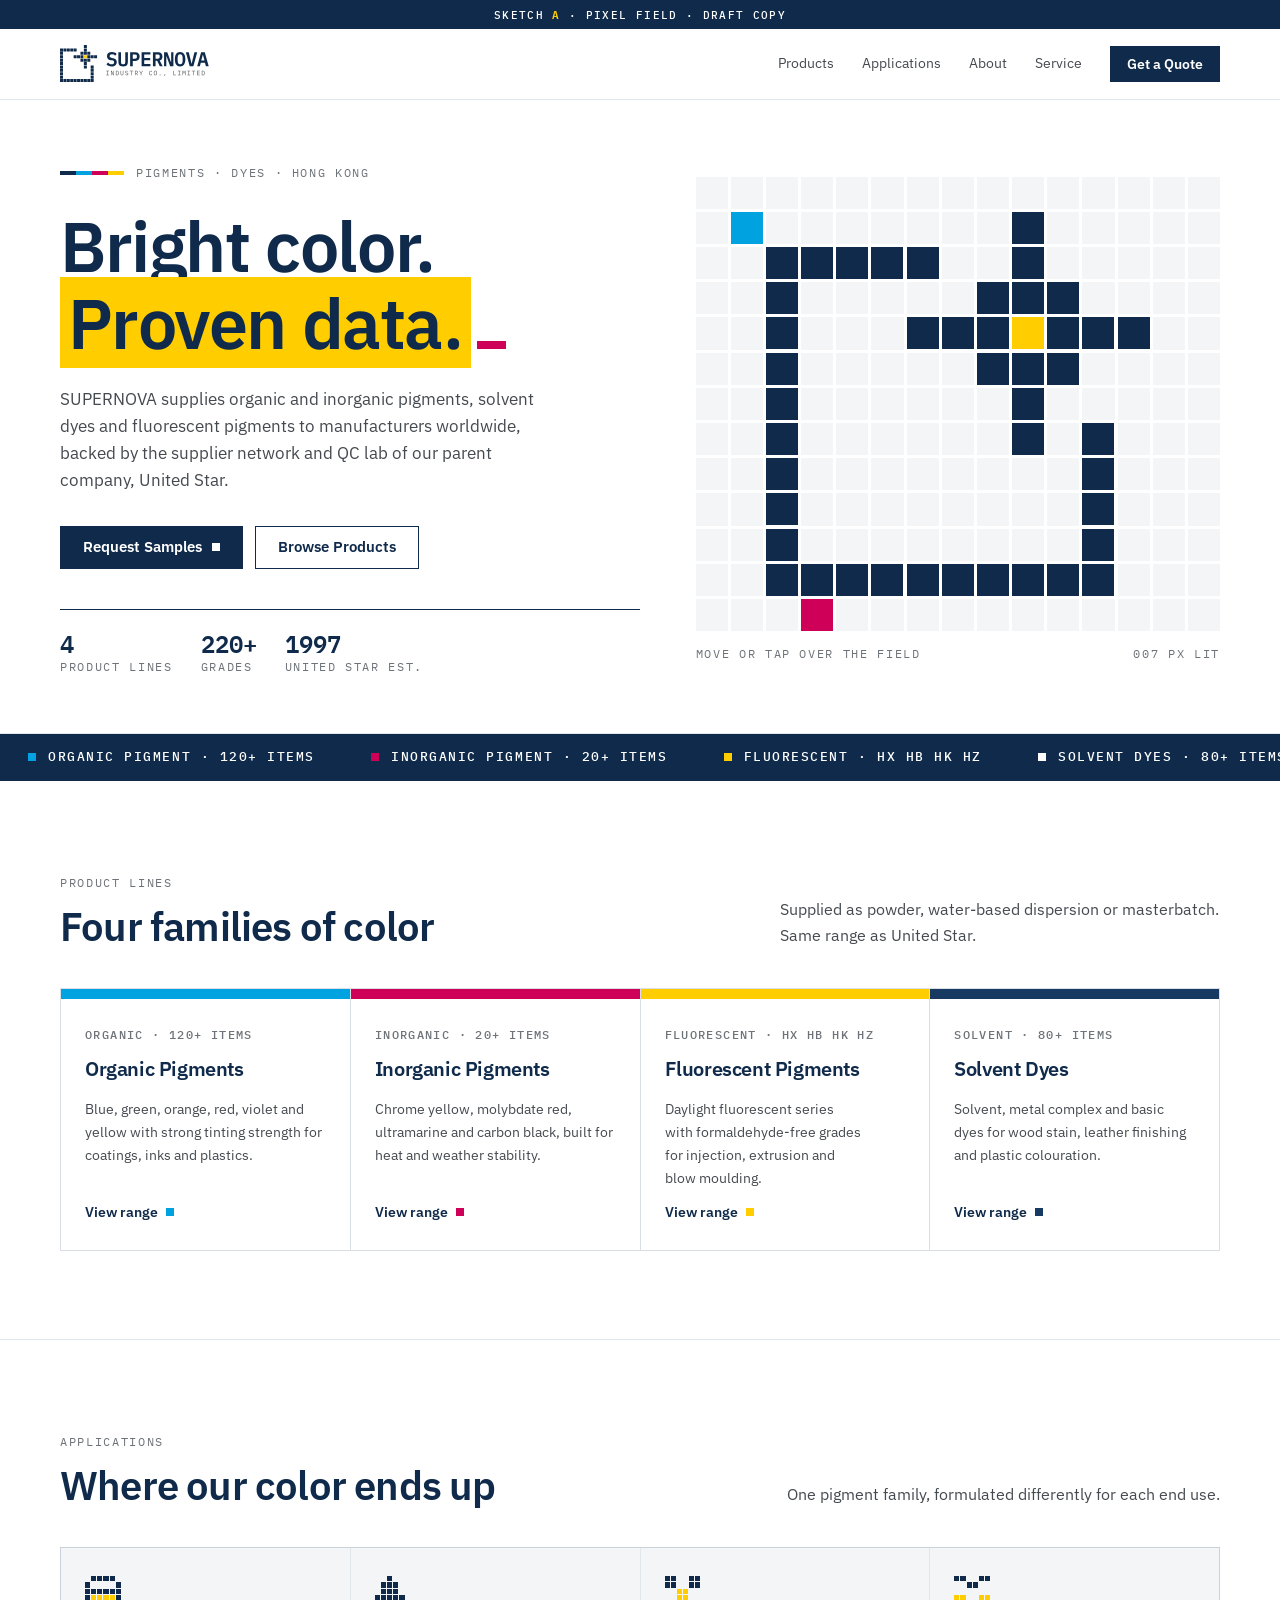
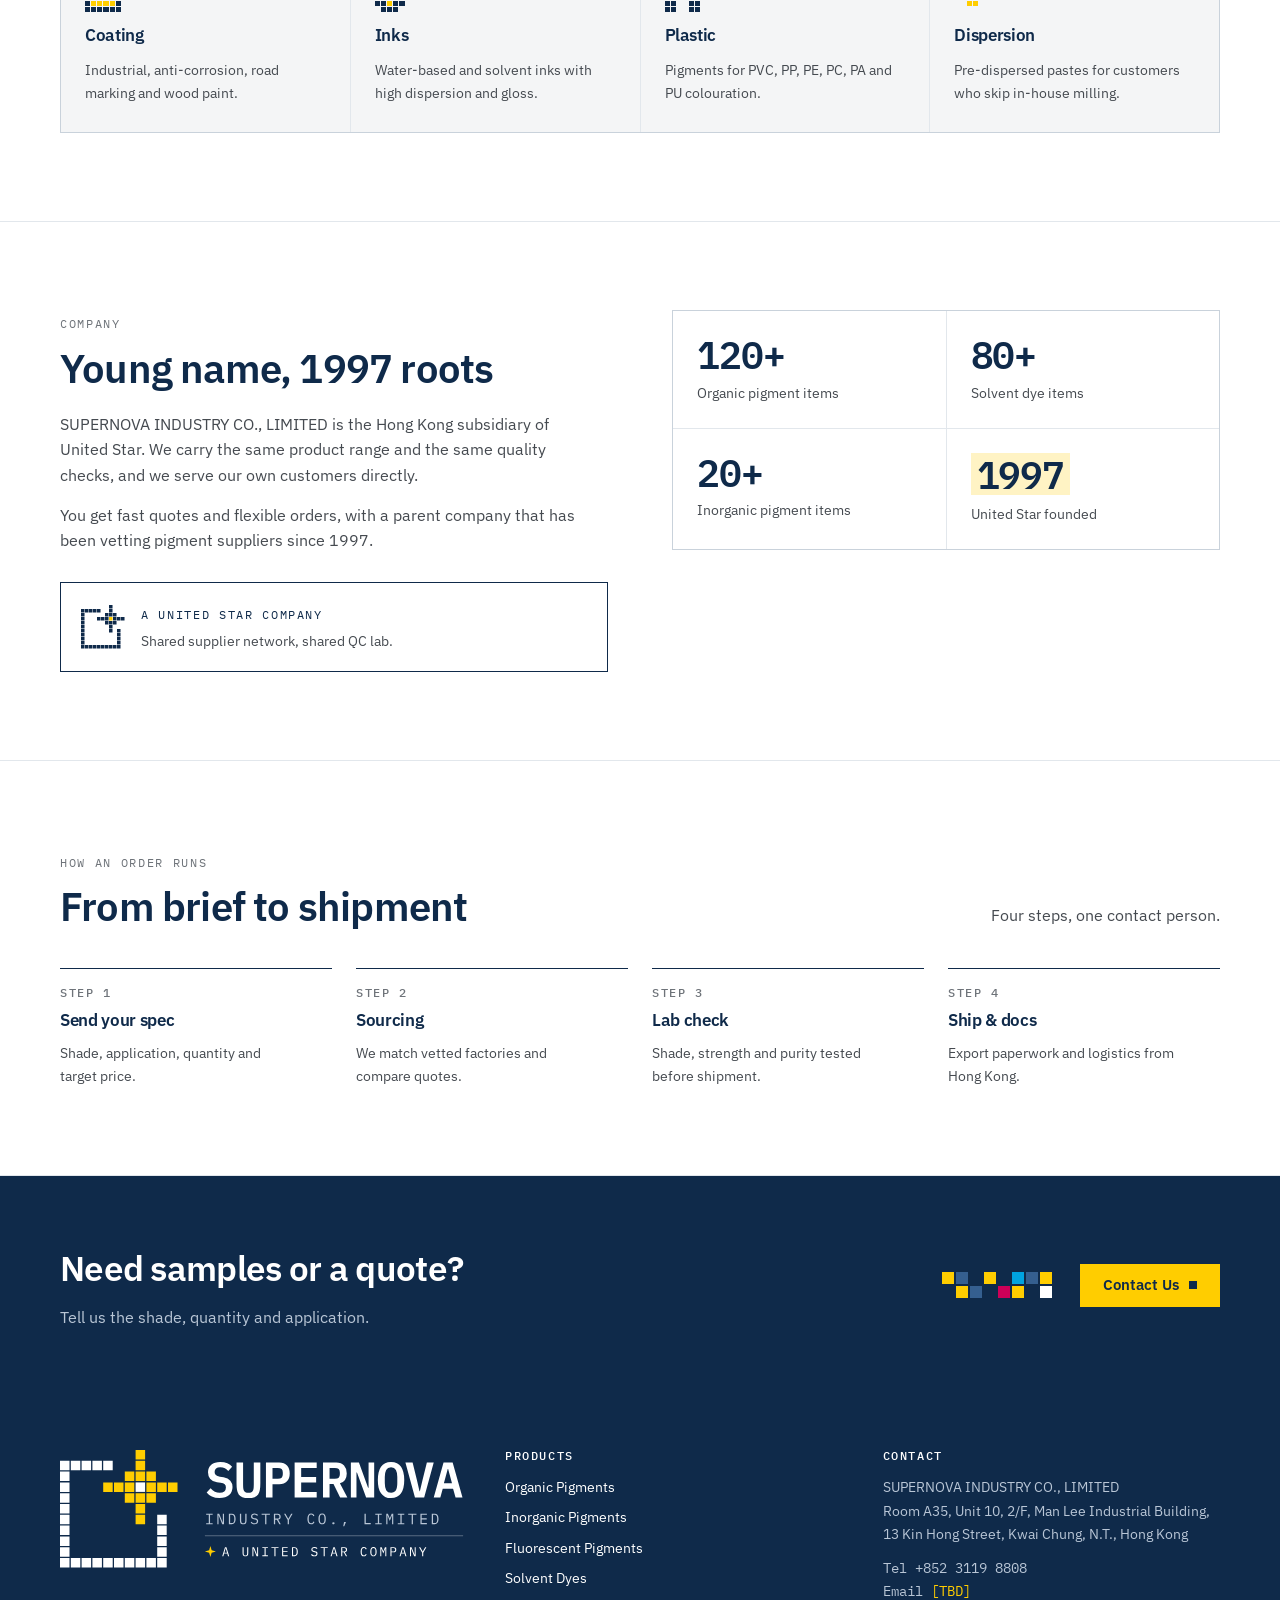
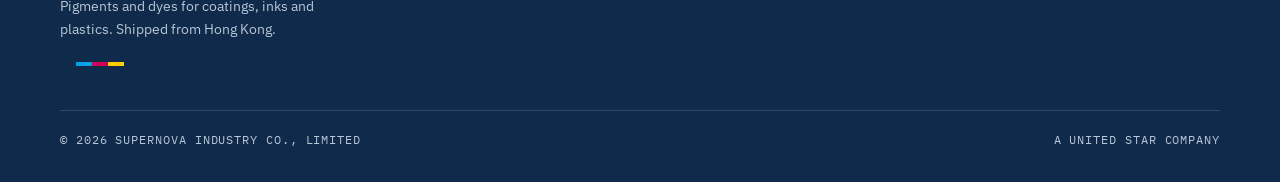
==== website/homepage-sketches/supernova-home-a-pixel-field.html @ d94fa4e2 "Add SUPERNOVA homepage sketches (C selected) and QC lab scanner component Co-Authored-By: Claude Opu" ====
<!doctype html><html lang="en"><head><meta charset="utf-8"><meta name="viewport" content="width=device-width,initial-scale=1,viewport-fit=cover"></head><body>
<title>SUPERNOVA Homepage A</title>
<meta name="claude:viewport-fit-sides" content="cover">
<link rel="preconnect" href="https://fonts.googleapis.com"><link rel="preconnect" href="https://fonts.gstatic.com" crossorigin>
<link rel="stylesheet" href="https://fonts.googleapis.com/css2?family=IBM+Plex+Mono:wght@400;500;600&family=IBM+Plex+Sans:wght@400;500;600&family=Noto+Sans+SC:wght@400;500;600&display=swap">
<style>
/* SUPERNOVA VI v1.0 tokens — single brand theme (white page, navy bands) */
:root{
  --navy:#0F2A4A; --yellow:#FFCD00; --cyan:#00A3E0; --magenta:#CE0058; --solvent:#173A63;
  --white:#FFFFFF; --mist:#F4F5F6; --line:#D9DEE6; --grey:#6E7379; --graphite:#454A50; --ink:#161815;
  --steel:#355F8F; --hl:#FFF3C4; --on-navy:#B9C6D6;
  --hair:rgba(23,58,99,.12);
  --mono:'IBM Plex Mono','Noto Sans SC',ui-monospace,monospace;
  --sans:'IBM Plex Sans','Noto Sans SC',system-ui,sans-serif;
  color-scheme:light;
}
*,*::before,*::after{box-sizing:border-box}
html{scroll-behavior:smooth}
body{margin:0;background:var(--white);color:var(--ink);font-family:var(--sans);font-size:16px;line-height:1.6;-webkit-font-smoothing:antialiased;overflow-x:hidden}
body::before{content:"";position:fixed;inset:0 0 auto;height:env(safe-area-inset-top,0px);z-index:60;background:var(--topband,var(--white))}
a{color:var(--navy)}
img,svg{max-width:100%}
.wrap{max-width:1200px;margin:0 auto;padding-left:max(20px,env(safe-area-inset-left,0px));padding-right:max(20px,env(safe-area-inset-right,0px))}
.label{font-family:var(--mono);font-size:.74rem;letter-spacing:.14em;text-transform:uppercase;color:var(--grey)}
h1,h2,h3{letter-spacing:-.02em;font-weight:600;color:var(--navy);text-wrap:balance;margin:0}
p{margin:0;text-wrap:pretty}
.data{font-family:var(--mono);font-variant-numeric:tabular-nums}
.btn{white-space:nowrap;display:inline-flex;align-items:center;gap:10px;padding:13px 22px;font:600 .92rem/1 var(--sans);text-decoration:none;border:1.5px solid var(--navy);border-radius:0;cursor:pointer;transition:background .15s,color .15s,border-color .15s,transform .15s}
.btn-solid{background:var(--navy);color:var(--white)}
.btn-solid:hover{background:var(--magenta);border-color:var(--magenta);color:var(--white)}
.btn-line{background:transparent;color:var(--navy)}
.btn-line:hover{background:var(--navy);color:var(--white)}
.btn-yellow{background:var(--yellow);border-color:var(--yellow);color:var(--navy)}
.btn-yellow:hover{background:var(--white);border-color:var(--white);color:var(--navy)}
.btn .px{width:8px;height:8px;background:currentColor;display:inline-block;transition:transform .2s}
.btn:hover .px{transform:translateX(4px)}
:focus-visible{outline:3px solid var(--yellow);outline-offset:2px}
.cmyk{display:inline-grid;grid-template-columns:repeat(4,1fr);gap:0;width:64px;height:4px}
.cmyk i:nth-child(1){background:var(--navy)}.cmyk i:nth-child(2){background:var(--cyan)}.cmyk i:nth-child(3){background:var(--magenta)}.cmyk i:nth-child(4){background:var(--yellow)}
/* pixel blocks 8x2 (VI §5) */
.pxblocks{display:grid;grid-template-columns:repeat(8,var(--pb,10px));grid-auto-rows:var(--pb,10px);gap:2px}
.pxblocks i{display:block}
.pxblocks .y{background:var(--yellow)}.pxblocks .n{background:var(--navy)}.pxblocks .c{background:var(--cyan)}.pxblocks .m{background:var(--magenta)}.pxblocks .s{background:var(--steel)}.pxblocks .w{background:var(--white)}
/* header */
.site-header{position:sticky;top:env(safe-area-inset-top,0px);z-index:50;background:var(--hdr-bg,var(--white));border-bottom:1px solid var(--hdr-line,var(--hair))}
.hdr{display:flex;align-items:center;justify-content:space-between;gap:24px;padding-block:16px}
.hdr .logo{display:block;width:150px;line-height:0}
.hdr .logo svg{width:100%;height:auto;display:block}
.nav{display:flex;align-items:center;gap:28px}
.nav a{font-size:.9rem;text-decoration:none;color:var(--nav-fg,var(--graphite));padding:4px 0;border-bottom:2px solid transparent;transition:color .15s,border-color .15s}
.nav a:hover{color:var(--nav-hover,var(--navy));border-color:var(--yellow)}
.nav .btn{padding:10px 16px;border-bottom-width:1.5px}
.nav .btn-solid{color:var(--white)}.nav .btn-solid:hover{color:var(--white);border-color:var(--magenta)}
.nav .btn-yellow{color:var(--navy)}.nav .btn-yellow:hover{color:var(--navy);border-color:var(--white)}
.menu-btn{display:none;width:44px;height:44px;border:1.5px solid var(--nav-btn,var(--navy));background:transparent;cursor:pointer;padding:0;place-items:center}
.menu-btn span{display:grid;grid-template-columns:repeat(3,5px);gap:3px}
.menu-btn span i{width:5px;height:5px;background:var(--nav-btn,var(--navy));transition:transform .2s,opacity .2s}
.menu-btn[aria-expanded="true"] span i:nth-child(2n){opacity:0}
@media (max-width:880px){
  .menu-btn{display:grid}
  .nav{position:absolute;left:0;right:0;top:100%;flex-direction:column;align-items:stretch;gap:0;background:var(--hdr-bg,var(--white));border-bottom:1.5px solid var(--navy);padding:8px max(20px,env(safe-area-inset-right,0px)) 20px max(20px,env(safe-area-inset-left,0px));display:none}
  .nav.open{display:flex;animation:drop .25s steps(5)}
  .nav a{padding:14px 0;border-bottom:1px solid var(--hdr-line,var(--hair));font-size:1rem}
  .nav .btn{margin-top:14px;justify-content:center;padding:14px}
  .hdr .logo{width:132px}
}
@keyframes drop{from{clip-path:inset(0 0 100% 0)}to{clip-path:inset(0 0 0 0)}}
/* footer */
.site-footer{background:var(--navy);color:var(--on-navy);padding-block:56px 32px;font-size:.88rem}
.ft{display:grid;grid-template-columns:1.2fr 1fr 1fr;gap:40px}
.ft .logo{width:220px;line-height:0}
.ft .logo svg{width:100%;height:auto}
.ft h4{font:500 .72rem/1 var(--mono);letter-spacing:.14em;text-transform:uppercase;color:var(--white);margin:0 0 14px}
.ft a{color:var(--white);text-decoration:none}
.ft a:hover{color:var(--yellow)}
.ft ul{list-style:none;margin:0;padding:0;display:grid;gap:8px}
.ft address{font-style:normal;line-height:1.7}
.ft .tbd{font-family:var(--mono);color:var(--yellow)}
.ft-base{display:flex;justify-content:space-between;align-items:center;gap:16px;flex-wrap:wrap;margin-top:44px;padding-top:20px;border-top:1px solid rgba(255,255,255,.14);font-family:var(--mono);font-size:.72rem;letter-spacing:.08em}
@media (max-width:760px){.ft{grid-template-columns:1fr;gap:32px}}
.draft-note{font-family:var(--mono);font-size:.7rem;letter-spacing:.08em;color:var(--navy);background:var(--hl);padding:6px 10px;display:inline-block}
@media (prefers-reduced-motion:reduce){*,*::before,*::after{animation-duration:.001ms!important;animation-iteration-count:1!important;transition-duration:.001ms!important;scroll-behavior:auto!important}}

/* Direction A · Pixel Field — closest to United Star: white page, split hero, interactive pixel field */
.ver{background:var(--navy);color:var(--white);font:500 .7rem/1 var(--mono);letter-spacing:.12em;text-align:center;padding:8px 16px}
.ver b{color:var(--yellow);font-weight:600}
.hero{padding-block:64px 56px;border-bottom:1px solid var(--hair)}
.hero-grid{display:grid;grid-template-columns:1.05fr .95fr;gap:56px;align-items:center}
.hero-grid>*{min-width:0}
.eyebrow{display:flex;align-items:center;gap:12px;margin-bottom:24px}
.hero h1{font-size:clamp(2.4rem,5.6vw,4.4rem);line-height:1.1;margin-bottom:24px}
.hero h1 .hl{background:var(--yellow);padding:0 .12em;box-decoration-break:clone;-webkit-box-decoration-break:clone}
.hero h1 .caret{display:inline-block;width:.42em;height:.12em;background:var(--magenta);margin-left:.08em;vertical-align:baseline;animation:blink 1s steps(1) infinite}
@keyframes blink{50%{opacity:0}}
.lede{font-size:1.06rem;color:var(--graphite);max-width:48ch;margin-bottom:32px}
.cta{display:flex;gap:12px;flex-wrap:wrap}
.hero-meta{display:flex;gap:28px;flex-wrap:wrap;margin-top:40px;padding-top:20px;border-top:1.5px solid var(--navy)}
.hero-meta div{display:grid;gap:2px}
.hero-meta b{font:600 1.5rem/1.1 var(--mono);color:var(--navy)}
/* pixel field */
.field-box{position:relative}
.field{display:grid;grid-template-columns:repeat(15,1fr);gap:3px;aspect-ratio:15/13;max-width:100%;touch-action:pan-y}
.field i{display:block;background:var(--mist);transition:background .6s ease}
.field i.on{transition:background .08s}
.field i.logo{background:var(--navy);animation:land .5s cubic-bezier(.2,1.6,.4,1) both;animation-delay:calc(var(--d)*40ms)}
.field i.logo.core{background:var(--yellow)}
@keyframes land{from{transform:translateY(-40px) scale(.4);opacity:0}to{transform:none;opacity:1}}
.field-cap{display:flex;justify-content:space-between;gap:12px;margin-top:14px}
/* ticker */
.ticker{background:var(--navy);color:var(--white);overflow:hidden;border-block:1px solid var(--navy)}
.ticker-track{display:flex;width:max-content;animation:tick 38s linear infinite}
.ticker:hover .ticker-track{animation-play-state:paused}
.ticker span{font:500 .8rem/1 var(--mono);letter-spacing:.12em;text-transform:uppercase;padding:16px 28px;display:flex;align-items:center;gap:12px;white-space:nowrap}
.ticker span::before{content:"";width:8px;height:8px;background:var(--c,var(--yellow))}
@keyframes tick{to{transform:translateX(-50%)}}
/* sections */
.sec{padding-block:88px;border-bottom:1px solid var(--hair)}
.sec-head{display:grid;grid-template-columns:1fr 1fr;gap:32px;align-items:end;margin-bottom:40px}
.sec-head>*{min-width:0}
.sec-head h2{font-size:clamp(1.8rem,3.4vw,2.5rem);line-height:1.1;margin-top:10px}
.sec-head p{color:var(--graphite);justify-self:end;max-width:44ch}
.cards{display:grid;grid-template-columns:repeat(4,1fr);gap:1px;background:var(--line);border:1px solid var(--line)}
.card{background:var(--white);padding:0 0 26px;display:flex;flex-direction:column;gap:12px;text-decoration:none;color:inherit;position:relative;overflow:hidden;min-width:0}
.card .sw{display:grid;grid-template-columns:repeat(8,1fr);height:10px}
.card .sw i{background:var(--c);transform-origin:top;transition:transform .3s}
.card:hover .sw i{transform:scaleY(3.2)}
.card:hover .sw i:nth-child(odd){transform:scaleY(1.6)}
.card .code{padding:18px 24px 0;font:500 .72rem/1 var(--mono);letter-spacing:.12em;color:var(--grey)}
.card h3{padding:0 24px;font-size:1.25rem}
.card p{padding:0 24px;color:var(--graphite);font-size:.9rem;flex-grow:1}
.card .go{padding:0 24px;font-weight:600;font-size:.88rem;color:var(--navy);display:flex;align-items:center;gap:8px}
.card .go::after{content:"";width:8px;height:8px;background:var(--c);transition:transform .2s}
.card:hover .go::after{transform:translateX(6px)}
.apps{display:grid;grid-template-columns:repeat(4,1fr);gap:1px;background:var(--hair);border:1px solid var(--hair)}
.app{background:var(--mist);padding:28px 24px;display:grid;gap:10px;align-content:start;min-width:0}
.app .ic{width:36px;height:36px;display:grid;grid-template-columns:repeat(6,1fr);gap:1px}
.app .ic i{background:transparent}
.app .ic i.f{background:var(--navy)}
.app .ic i.a{background:var(--yellow)}
.app:hover .ic i.f{animation:jig .4s steps(2) 1}
@keyframes jig{50%{transform:translateY(-2px)}}
.app h3{font-size:1.05rem}
.app p{font-size:.88rem;color:var(--graphite)}
.about{display:grid;grid-template-columns:1fr 1fr;gap:64px;align-items:start}
.about>*{min-width:0}
.about h2{font-size:clamp(1.8rem,3.4vw,2.5rem);line-height:1.1;margin:10px 0 22px}
.about p{color:var(--graphite);margin-bottom:14px;max-width:52ch}
.family{display:flex;align-items:center;gap:16px;margin-top:28px;padding:18px 20px;border:1.5px solid var(--navy)}
.family .mini{width:44px;flex-shrink:0;line-height:0}
.stats{display:grid;grid-template-columns:1fr 1fr;gap:1px;background:var(--hair);border:1px solid var(--hair)}
.stat{background:var(--white);padding:24px}
.stat b{display:block;font:600 2.4rem/1 var(--mono);color:var(--navy);letter-spacing:-.03em;margin-bottom:8px}
.stat.key b{background:var(--hl);display:inline-block;padding:2px 6px}
.stat span{display:block;font-size:.86rem;color:var(--graphite)}
.steps{display:grid;grid-template-columns:repeat(4,1fr);gap:24px;counter-reset:s}
.step{border-top:1.5px solid var(--navy);padding-top:18px;display:grid;gap:8px;min-width:0}
.step .n{font:500 .74rem/1 var(--mono);letter-spacing:.14em;color:var(--grey)}
.step h3{font-size:1.05rem}
.step p{font-size:.88rem;color:var(--graphite)}
.cta-band{background:var(--navy);color:var(--white);padding-block:64px}
.cta-in{display:flex;justify-content:space-between;align-items:center;gap:32px;flex-wrap:wrap}
.cta-in h2{color:var(--white);font-size:clamp(1.6rem,3vw,2.2rem)}
.cta-in p{color:var(--on-navy);margin-top:8px}
.cta-band .pxblocks{--pb:12px}
@media (max-width:960px){
  .hero-grid{grid-template-columns:1fr;gap:40px}
  .field-box{order:-1;max-width:520px}
  .cards,.apps{grid-template-columns:1fr 1fr}
  .steps{grid-template-columns:1fr 1fr}
  .about{grid-template-columns:1fr;gap:40px}
}
@media (max-width:600px){
  .hero{padding-block:28px 40px}
  .field-box{max-width:300px}
  .sec{padding-block:60px}
  .sec-head{grid-template-columns:1fr}.sec-head p{justify-self:start}
  .cards,.apps,.steps{grid-template-columns:1fr}
  .stat b{font-size:2rem}
  .cta .btn{flex:1;justify-content:center}
}
</style>
<div class="ver">SKETCH <b>A</b> · PIXEL FIELD · DRAFT COPY</div>
<header class="site-header" id="top">
  <div class="wrap hdr">
    <a class="logo" href="#top" aria-label="SUPERNOVA home"><svg xmlns="http://www.w3.org/2000/svg" viewBox="0 -2 264 66"><path d="M0 4h5.28v5.28h-5.28zM6 4h5.28v5.28h-5.28zM12 4h5.28v5.28h-5.28zM18 4h5.28v5.28h-5.28zM24 4h5.28v5.28h-5.28zM0 58h5.28v5.28h-5.28zM6 58h5.28v5.28h-5.28zM12 58h5.28v5.28h-5.28zM18 58h5.28v5.28h-5.28zM24 58h5.28v5.28h-5.28zM30 58h5.28v5.28h-5.28zM36 58h5.28v5.28h-5.28zM42 58h5.28v5.28h-5.28zM48 58h5.28v5.28h-5.28zM54 58h5.28v5.28h-5.28zM0 10h5.28v5.28h-5.28zM0 16h5.28v5.28h-5.28zM0 22h5.28v5.28h-5.28zM0 28h5.28v5.28h-5.28zM0 34h5.28v5.28h-5.28zM0 40h5.28v5.28h-5.28zM0 46h5.28v5.28h-5.28zM0 52h5.28v5.28h-5.28zM54 34h5.28v5.28h-5.28zM54 40h5.28v5.28h-5.28zM54 46h5.28v5.28h-5.28zM54 52h5.28v5.28h-5.28z" fill="#0F2A4A"></path><path d="M42 -2h5.28v5.28h-5.28zM42 4h5.28v5.28h-5.28zM36 10h5.28v5.28h-5.28zM42 10h5.28v5.28h-5.28zM48 10h5.28v5.28h-5.28zM24 16h5.28v5.28h-5.28zM30 16h5.28v5.28h-5.28zM36 16h5.28v5.28h-5.28zM48 16h5.28v5.28h-5.28zM54 16h5.28v5.28h-5.28zM60 16h5.28v5.28h-5.28zM36 22h5.28v5.28h-5.28zM42 22h5.28v5.28h-5.28zM48 22h5.28v5.28h-5.28zM42 28h5.28v5.28h-5.28zM42 34h5.28v5.28h-5.28z" fill="#0F2A4A"></path><path d="M42 16h5.28v5.28h-5.28z" fill="#FFCD00"></path><path d="M90.778 35.822L90.778 35.822Q87.610 35.822 85.375 34.731Q83.140 33.640 81.732 31.845L81.732 31.845L84.513 28.958Q85.886 30.542 87.487 31.299Q89.089 32.056 90.919 32.056L90.919 32.056Q93.031 32.056 94.158 31.106Q95.284 30.155 95.284 28.360L95.284 28.360Q95.284 26.882 94.439 26.125Q93.594 25.368 91.588 25.051L91.588 25.051L88.983 24.629Q85.569 24.030 84.126 22.147Q82.682 20.264 82.682 17.694L82.682 17.694Q82.682 14.174 84.970 12.291Q87.258 10.408 91.306 10.408L91.306 10.408Q94.193 10.408 96.287 11.323Q98.382 12.238 99.649 13.822L99.649 13.822L96.938 16.709Q95.953 15.547 94.580 14.861Q93.207 14.174 91.342 14.174L91.342 14.174Q87.329 14.174 87.329 17.483L87.329 17.483Q87.329 18.891 88.174 19.630Q89.018 20.370 91.060 20.722L91.060 20.722L93.630 21.179Q96.833 21.778 98.382 23.538Q99.930 25.298 99.930 28.043L99.930 28.043Q99.930 29.768 99.332 31.194Q98.734 32.619 97.572 33.658Q96.410 34.696 94.703 35.259Q92.996 35.822 90.778 35.822ZM102.746 10.830L107.358 10.830L107.358 26.142Q107.358 27.515 107.446 28.606Q107.534 29.698 107.903 30.454Q108.273 31.211 109.030 31.634Q109.786 32.056 111.124 32.056L111.124 32.056Q112.462 32.056 113.218 31.634Q113.975 31.211 114.345 30.454Q114.714 29.698 114.802 28.606Q114.890 27.515 114.890 26.142L114.890 26.142L114.890 10.830L119.502 10.830L119.502 25.438Q119.502 28.043 119.185 29.979Q118.868 31.915 117.953 33.218Q117.038 34.520 115.401 35.171Q113.764 35.822 111.124 35.822L111.124 35.822Q108.484 35.822 106.847 35.171Q105.210 34.520 104.295 33.218Q103.380 31.915 103.063 29.979Q102.746 28.043 102.746 25.438L102.746 25.438L102.746 10.830ZM128.055 35.400L123.444 35.400L123.444 10.830L132.772 10.830Q136.362 10.830 138.263 12.872Q140.164 14.914 140.164 18.434L140.164 18.434Q140.164 21.954 138.263 23.995Q136.362 26.037 132.772 26.037L132.772 26.037L128.055 26.037L128.055 35.400ZM128.055 14.597L128.055 22.270L131.822 22.270Q133.687 22.270 134.497 21.514Q135.306 20.757 135.306 19.102L135.306 19.102L135.306 17.765Q135.306 16.110 134.497 15.354Q133.687 14.597 131.822 14.597L131.822 14.597L128.055 14.597ZM159.137 35.400L143.614 35.400L143.614 10.830L159.137 10.830L159.137 14.632L148.225 14.632L148.225 21.038L158.750 21.038L158.750 24.840L148.225 24.840L148.225 31.598L159.137 31.598L159.137 35.400ZM168.183 25.861L168.183 35.400L163.572 35.400L163.572 10.830L172.900 10.830Q176.490 10.830 178.391 12.872Q180.292 14.914 180.292 18.434L180.292 18.434Q180.292 21.144 179.042 22.992Q177.793 24.840 175.470 25.333L175.470 25.333L180.714 35.400L175.646 35.400L170.964 25.861L168.183 25.861ZM168.183 22.270L171.950 22.270Q173.815 22.270 174.625 21.514Q175.434 20.757 175.434 19.102L175.434 19.102L175.434 17.765Q175.434 16.110 174.625 15.354Q173.815 14.597 171.950 14.597L171.950 14.597L168.183 14.597L168.183 22.270ZM193.914 35.400L187.473 17.765L187.121 17.765L187.121 35.400L183.178 35.400L183.178 10.830L188.846 10.830L195.287 28.466L195.639 28.466L195.639 10.830L199.582 10.830L199.582 35.400L193.914 35.400ZM211.444 35.822L211.444 35.822Q209.050 35.822 207.290 34.960Q205.530 34.098 204.386 32.478Q203.242 30.859 202.697 28.501Q202.151 26.142 202.151 23.115L202.151 23.115Q202.151 20.123 202.697 17.747Q203.242 15.371 204.386 13.752Q205.530 12.133 207.290 11.270Q209.050 10.408 211.444 10.408L211.444 10.408Q216.231 10.408 218.484 13.752Q220.737 17.096 220.737 23.115L220.737 23.115Q220.737 29.134 218.484 32.478Q216.231 35.822 211.444 35.822ZM211.444 32.056L211.444 32.056Q212.676 32.056 213.521 31.581Q214.366 31.106 214.876 30.226Q215.386 29.346 215.615 28.061Q215.844 26.776 215.844 25.192L215.844 25.192L215.844 21.003Q215.844 17.835 214.876 16.005Q213.908 14.174 211.444 14.174L211.444 14.174Q208.980 14.174 208.012 16.005Q207.044 17.835 207.044 21.003L207.044 21.003L207.044 25.227Q207.044 28.395 208.012 30.226Q208.980 32.056 211.444 32.056ZM234.746 35.400L228.270 35.400L221.546 10.830L226.615 10.830L229.678 23.256L231.473 31L231.719 31L233.550 23.256L236.647 10.830L241.470 10.830L234.746 35.400ZM261.710 35.400L256.817 35.400L255.092 29.170L247.806 29.170L246.116 35.400L241.470 35.400L248.369 10.830L254.775 10.830L261.710 35.400ZM254.318 25.403L251.607 15.371L251.326 15.371L248.615 25.403L254.318 25.403Z" fill="#0F2A4A"></path><path d="M86.279 51.200L81.441 51.200L81.441 50.450L83.390 50.450L83.390 44.133L81.441 44.133L81.441 43.382L86.279 43.382L86.279 44.133L84.330 44.133L84.330 50.450L86.279 50.450L86.279 51.200ZM93.391 51.200L90.726 44.614L90.647 44.614L90.647 51.200L89.796 51.200L89.796 43.382L91.129 43.382L93.794 49.968L93.873 49.968L93.873 43.382L94.724 43.382L94.724 51.200L93.391 51.200ZM98.364 51.200L98.364 43.382L100.548 43.382Q101.982 43.382 102.687 44.368Q103.393 45.354 103.393 47.291L103.393 47.291Q103.393 49.229 102.687 50.214Q101.982 51.200 100.548 51.200L100.548 51.200L98.364 51.200ZM99.305 50.382L100.503 50.382Q101.444 50.382 101.920 49.733Q102.396 49.083 102.396 47.896L102.396 47.896L102.396 46.686Q102.396 45.499 101.920 44.850Q101.444 44.200 100.503 44.200L100.503 44.200L99.305 44.200L99.305 50.382ZM106.596 43.382L107.537 43.382L107.537 48.075Q107.537 48.646 107.570 49.094Q107.604 49.542 107.750 49.862Q107.895 50.181 108.203 50.349Q108.511 50.517 109.060 50.517L109.060 50.517Q109.609 50.517 109.917 50.349Q110.225 50.181 110.370 49.862Q110.516 49.542 110.550 49.094Q110.583 48.646 110.583 48.075L110.583 48.075L110.583 43.382L111.524 43.382L111.524 47.851Q111.524 48.725 111.440 49.374Q111.356 50.024 111.093 50.461Q110.830 50.898 110.342 51.116Q109.855 51.334 109.060 51.334L109.060 51.334Q108.265 51.334 107.778 51.116Q107.290 50.898 107.027 50.461Q106.764 50.024 106.680 49.374Q106.596 48.725 106.596 47.851L106.596 47.851L106.596 43.382ZM117.438 51.334L117.438 51.334Q116.385 51.334 115.713 50.948Q115.041 50.562 114.604 49.957L114.604 49.957L115.287 49.397Q115.746 49.968 116.256 50.248Q116.766 50.528 117.471 50.528L117.471 50.528Q118.322 50.528 118.770 50.136Q119.218 49.744 119.218 49.038L119.218 49.038Q119.218 48.467 118.894 48.148Q118.569 47.829 117.762 47.694L117.762 47.694L116.889 47.549Q116.318 47.448 115.931 47.246Q115.545 47.045 115.310 46.759Q115.074 46.474 114.974 46.132Q114.873 45.790 114.873 45.421L114.873 45.421Q114.873 44.346 115.578 43.797Q116.284 43.248 117.482 43.248L117.482 43.248Q118.423 43.248 119.067 43.562Q119.711 43.875 120.103 44.446L120.103 44.446L119.442 45.018Q119.118 44.592 118.658 44.323Q118.199 44.054 117.471 44.054L117.471 44.054Q116.676 44.054 116.250 44.390Q115.825 44.726 115.825 45.398L115.825 45.398Q115.825 45.925 116.144 46.255Q116.463 46.586 117.292 46.731L117.292 46.731L118.132 46.877Q118.703 46.978 119.095 47.179Q119.487 47.381 119.728 47.661Q119.969 47.941 120.070 48.288Q120.170 48.635 120.170 49.016L120.170 49.016Q120.170 50.102 119.459 50.718Q118.748 51.334 117.438 51.334ZM128.940 44.200L126.330 44.200L126.330 51.200L125.390 51.200L125.390 44.200L122.780 44.200L122.780 43.382L128.940 43.382L128.940 44.200ZM132.849 47.862L132.849 51.200L131.908 51.200L131.908 43.382L134.753 43.382Q135.839 43.382 136.410 43.976Q136.982 44.570 136.982 45.634L136.982 45.634Q136.982 46.586 136.489 47.157Q135.996 47.728 135.055 47.818L135.055 47.818L137.049 51.200L135.996 51.200L134.092 47.862L132.849 47.862ZM132.849 47.067L134.730 47.067Q135.324 47.067 135.654 46.770Q135.985 46.474 135.985 45.925L135.985 45.925L135.985 45.342Q135.985 44.794 135.654 44.497Q135.324 44.200 134.730 44.200L134.730 44.200L132.849 44.200L132.849 47.067ZM143.130 51.200L142.190 51.200L142.190 48.131L139.490 43.382L140.566 43.382L141.686 45.421L142.638 47.202L142.682 47.202L143.657 45.421L144.777 43.382L145.830 43.382L143.130 48.131L143.130 51.200ZM159.718 51.334L159.718 51.334Q158.284 51.334 157.584 50.293Q156.884 49.251 156.884 47.291L156.884 47.291Q156.884 45.331 157.584 44.290Q158.284 43.248 159.718 43.248L159.718 43.248Q160.255 43.248 160.647 43.394Q161.039 43.539 161.319 43.786Q161.599 44.032 161.790 44.340Q161.980 44.648 162.126 44.962L162.126 44.962L161.319 45.331Q161.218 45.074 161.084 44.844Q160.950 44.614 160.765 44.441Q160.580 44.267 160.328 44.166Q160.076 44.066 159.718 44.066L159.718 44.066Q158.788 44.066 158.334 44.771Q157.881 45.477 157.881 46.653L157.881 46.653L157.881 47.930Q157.881 49.106 158.334 49.811Q158.788 50.517 159.718 50.517L159.718 50.517Q160.076 50.517 160.328 50.416Q160.580 50.315 160.765 50.142Q160.950 49.968 161.084 49.738Q161.218 49.509 161.319 49.251L161.319 49.251L162.126 49.621Q161.980 49.946 161.790 50.248Q161.599 50.550 161.319 50.797Q161.039 51.043 160.647 51.189Q160.255 51.334 159.718 51.334ZM167.860 51.334L167.860 51.334Q167.143 51.334 166.628 51.060Q166.113 50.786 165.777 50.270Q165.441 49.755 165.284 49.005Q165.127 48.254 165.127 47.291L165.127 47.291Q165.127 46.339 165.284 45.583Q165.441 44.827 165.777 44.312Q166.113 43.797 166.628 43.522Q167.143 43.248 167.860 43.248L167.860 43.248Q168.577 43.248 169.092 43.522Q169.607 43.797 169.943 44.312Q170.279 44.827 170.436 45.583Q170.593 46.339 170.593 47.291L170.593 47.291Q170.593 48.254 170.436 49.005Q170.279 49.755 169.943 50.270Q169.607 50.786 169.092 51.060Q168.577 51.334 167.860 51.334ZM167.860 50.517L167.860 50.517Q168.330 50.517 168.655 50.332Q168.980 50.147 169.193 49.811Q169.406 49.475 169.501 48.999Q169.596 48.523 169.596 47.930L169.596 47.930L169.596 46.653Q169.596 46.070 169.501 45.589Q169.406 45.107 169.193 44.771Q168.980 44.435 168.655 44.250Q168.330 44.066 167.860 44.066L167.860 44.066Q167.390 44.066 167.065 44.250Q166.740 44.435 166.527 44.771Q166.314 45.107 166.219 45.589Q166.124 46.070 166.124 46.653L166.124 46.653L166.124 47.930Q166.124 48.523 166.219 48.999Q166.314 49.475 166.527 49.811Q166.740 50.147 167.065 50.332Q167.390 50.517 167.860 50.517ZM176.260 51.301L176.260 51.301Q175.801 51.301 175.616 51.110Q175.431 50.920 175.431 50.629L175.431 50.629L175.431 50.427Q175.431 50.136 175.616 49.946Q175.801 49.755 176.260 49.755L176.260 49.755Q176.719 49.755 176.904 49.946Q177.089 50.136 177.089 50.427L177.089 50.427L177.089 50.629Q177.089 50.920 176.904 51.110Q176.719 51.301 176.260 51.301ZM183.585 52.779L184.178 49.677L185.623 49.677L184.335 52.779L183.585 52.779ZM204.092 51.200L199.444 51.200L199.444 43.382L200.385 43.382L200.385 50.382L204.092 50.382L204.092 51.200ZM212.279 51.200L207.441 51.200L207.441 50.450L209.390 50.450L209.390 44.133L207.441 44.133L207.441 43.382L212.279 43.382L212.279 44.133L210.330 44.133L210.330 50.450L212.279 50.450L212.279 51.200ZM219.996 51.200L219.996 47.280L219.996 44.805L219.906 44.805L218.260 48.826L216.614 44.805L216.524 44.805L216.524 47.280L216.524 51.200L215.662 51.200L215.662 43.382L216.871 43.382L218.249 46.832L218.316 46.832L219.694 43.382L220.858 43.382L220.858 51.200L219.996 51.200ZM229.079 51.200L224.241 51.200L224.241 50.450L226.190 50.450L226.190 44.133L224.241 44.133L224.241 43.382L229.079 43.382L229.079 44.133L227.130 44.133L227.130 50.450L229.079 50.450L229.079 51.200ZM238.140 44.200L235.530 44.200L235.530 51.200L234.590 51.200L234.590 44.200L231.980 44.200L231.980 43.382L238.140 43.382L238.140 44.200ZM245.924 51.200L241.108 51.200L241.108 43.382L245.924 43.382L245.924 44.200L242.049 44.200L242.049 46.832L245.790 46.832L245.790 47.650L242.049 47.650L242.049 50.382L245.924 50.382L245.924 51.200ZM249.564 51.200L249.564 43.382L251.748 43.382Q253.182 43.382 253.887 44.368Q254.593 45.354 254.593 47.291L254.593 47.291Q254.593 49.229 253.887 50.214Q253.182 51.200 251.748 51.200L251.748 51.200L249.564 51.200ZM250.505 50.382L251.703 50.382Q252.644 50.382 253.120 49.733Q253.596 49.083 253.596 47.896L253.596 47.896L253.596 46.686Q253.596 45.499 253.120 44.850Q252.644 44.200 251.703 44.200L251.703 44.200L250.505 44.200L250.505 50.382Z" fill="#53565A"></path></svg></a>
    <button class="menu-btn" type="button" aria-label="Menu" aria-expanded="false" aria-controls="site-nav"><span><i></i><i></i><i></i><i></i><i></i><i></i><i></i><i></i><i></i></span></button>
    <nav class="nav" id="site-nav">
      <a href="#products">Products</a>
      <a href="#applications">Applications</a>
      <a href="#about">About</a>
      <a href="#service">Service</a>
      <a class="btn btn-solid" href="#contact">Get a Quote</a>
    </nav>
  </div>
</header>

<main>
<section class="hero">
  <div class="wrap hero-grid">
    <div>
      <div class="eyebrow"><span class="cmyk" aria-hidden="true"><i></i><i></i><i></i><i></i></span><span class="label">Pigments · Dyes · Hong Kong</span></div>
      <h1>Bright color.<br><span class="hl">Proven data.</span><span class="caret" aria-hidden="true"></span></h1>
      <p class="lede">SUPERNOVA supplies organic and inorganic pigments, solvent dyes and fluorescent pigments to manufacturers worldwide, backed by the supplier network and QC lab of our parent company, United Star.</p>
      <div class="cta"><a class="btn btn-solid" href="#contact">Request Samples <span class="px"></span></a><a class="btn btn-line" href="#products">Browse Products</a></div>
      <div class="hero-meta">
        <div><b>4</b><span class="label">Product lines</span></div>
        <div><b>220+</b><span class="label">Grades</span></div>
        <div><b>1997</b><span class="label">United Star est.</span></div>
      </div>
    </div>
    <div class="field-box">
      <div class="field" id="field" aria-hidden="true"></div>
      <div class="field-cap"><span class="label">Move or tap over the field</span><span class="label" id="fcount">000 px lit</span></div>
    </div>
  </div>
</section>
<div class="ticker" aria-label="Product lines">
  <div class="ticker-track">
    <span style="--c:var(--cyan)">Organic Pigment · 120+ items</span><span style="--c:var(--magenta)">Inorganic Pigment · 20+ items</span><span style="--c:var(--yellow)">Fluorescent · HX HB HK HZ</span><span style="--c:var(--white)">Solvent Dyes · 80+ items</span><span>Lab-checked before shipment</span><span style="--c:var(--cyan)">Ships from Hong Kong</span>
    <span style="--c:var(--cyan)" aria-hidden="true">Organic Pigment · 120+ items</span><span style="--c:var(--magenta)" aria-hidden="true">Inorganic Pigment · 20+ items</span><span style="--c:var(--yellow)" aria-hidden="true">Fluorescent · HX HB HK HZ</span><span style="--c:var(--white)" aria-hidden="true">Solvent Dyes · 80+ items</span><span aria-hidden="true">Lab-checked before shipment</span><span style="--c:var(--cyan)" aria-hidden="true">Ships from Hong Kong</span>
  </div>
</div>
<section class="sec" id="products">
  <div class="wrap">
    <div class="sec-head"><div><span class="label">Product lines</span><h2>Four families of color</h2></div><p>Supplied as powder, water-based dispersion or masterbatch. Same range as United Star.</p></div>
    <div class="cards">
      <a class="card" href="#products" style="--c:var(--cyan)"><span class="sw"><i></i><i></i><i></i><i></i><i></i><i></i><i></i><i></i></span><span class="code">ORGANIC · 120+ ITEMS</span><h3>Organic Pigments</h3><p>Blue, green, orange, red, violet and yellow with strong tinting strength for coatings, inks and plastics.</p><span class="go">View range</span></a>
      <a class="card" href="#products" style="--c:var(--magenta)"><span class="sw"><i></i><i></i><i></i><i></i><i></i><i></i><i></i><i></i></span><span class="code">INORGANIC · 20+ ITEMS</span><h3>Inorganic Pigments</h3><p>Chrome yellow, molybdate red, ultramarine and carbon black, built for heat and weather stability.</p><span class="go">View range</span></a>
      <a class="card" href="#products" style="--c:var(--yellow)"><span class="sw"><i></i><i></i><i></i><i></i><i></i><i></i><i></i><i></i></span><span class="code">FLUORESCENT · HX HB HK HZ</span><h3>Fluorescent Pigments</h3><p>Daylight fluorescent series with formaldehyde-free grades for injection, extrusion and blow moulding.</p><span class="go">View range</span></a>
      <a class="card" href="#products" style="--c:var(--solvent)"><span class="sw"><i></i><i></i><i></i><i></i><i></i><i></i><i></i><i></i></span><span class="code">SOLVENT · 80+ ITEMS</span><h3>Solvent Dyes</h3><p>Solvent, metal complex and basic dyes for wood stain, leather finishing and plastic colouration.</p><span class="go">View range</span></a>
    </div>
  </div>
</section>
<section class="sec" id="applications">
  <div class="wrap">
    <div class="sec-head"><div><span class="label">Applications</span><h2>Where our color ends up</h2></div><p>One pigment family, formulated differently for each end use.</p></div>
    <div class="apps" id="apps"></div>
  </div>
</section>
<section class="sec" id="about">
  <div class="wrap about">
    <div>
      <span class="label">Company</span>
      <h2>Young name, 1997 roots</h2>
      <p>SUPERNOVA INDUSTRY CO., LIMITED is the Hong Kong subsidiary of United Star. We carry the same product range and the same quality checks, and we serve our own customers directly.</p>
      <p>You get fast quotes and flexible orders, with a parent company that has been vetting pigment suppliers since 1997.</p>
      <div class="family"><span class="mini"><svg xmlns="http://www.w3.org/2000/svg" viewBox="0 -2 66 66"><path d="M0 4h5.28v5.28h-5.28zM6 4h5.28v5.28h-5.28zM12 4h5.28v5.28h-5.28zM18 4h5.28v5.28h-5.28zM24 4h5.28v5.28h-5.28zM0 58h5.28v5.28h-5.28zM6 58h5.28v5.28h-5.28zM12 58h5.28v5.28h-5.28zM18 58h5.28v5.28h-5.28zM24 58h5.28v5.28h-5.28zM30 58h5.28v5.28h-5.28zM36 58h5.28v5.28h-5.28zM42 58h5.28v5.28h-5.28zM48 58h5.28v5.28h-5.28zM54 58h5.28v5.28h-5.28zM0 10h5.28v5.28h-5.28zM0 16h5.28v5.28h-5.28zM0 22h5.28v5.28h-5.28zM0 28h5.28v5.28h-5.28zM0 34h5.28v5.28h-5.28zM0 40h5.28v5.28h-5.28zM0 46h5.28v5.28h-5.28zM0 52h5.28v5.28h-5.28zM54 34h5.28v5.28h-5.28zM54 40h5.28v5.28h-5.28zM54 46h5.28v5.28h-5.28zM54 52h5.28v5.28h-5.28z" fill="#0F2A4A"></path><path d="M42 -2h5.28v5.28h-5.28zM42 4h5.28v5.28h-5.28zM36 10h5.28v5.28h-5.28zM42 10h5.28v5.28h-5.28zM48 10h5.28v5.28h-5.28zM24 16h5.28v5.28h-5.28zM30 16h5.28v5.28h-5.28zM36 16h5.28v5.28h-5.28zM48 16h5.28v5.28h-5.28zM54 16h5.28v5.28h-5.28zM60 16h5.28v5.28h-5.28zM36 22h5.28v5.28h-5.28zM42 22h5.28v5.28h-5.28zM48 22h5.28v5.28h-5.28zM42 28h5.28v5.28h-5.28zM42 34h5.28v5.28h-5.28z" fill="#0F2A4A"></path><path d="M42 16h5.28v5.28h-5.28z" fill="#FFCD00"></path></svg></span><div><span class="label" style="color:var(--navy)">A United Star company</span><p style="margin:4px 0 0;font-size:.88rem">Shared supplier network, shared QC lab.</p></div></div>
    </div>
    <div class="stats" id="stats">
      <div class="stat"><b data-to="120">120</b><span>Organic pigment items</span></div>
      <div class="stat"><b data-to="80">80</b><span>Solvent dye items</span></div>
      <div class="stat"><b data-to="20">20</b><span>Inorganic pigment items</span></div>
      <div class="stat key"><b data-to="1997" data-from="1960">1997</b><span>United Star founded</span></div>
    </div>
  </div>
</section>
<section class="sec" id="service">
  <div class="wrap">
    <div class="sec-head"><div><span class="label">How an order runs</span><h2>From brief to shipment</h2></div><p>Four steps, one contact person.</p></div>
    <div class="steps">
      <div class="step"><span class="n">STEP 1</span><h3>Send your spec</h3><p>Shade, application, quantity and target price.</p></div>
      <div class="step"><span class="n">STEP 2</span><h3>Sourcing</h3><p>We match vetted factories and compare quotes.</p></div>
      <div class="step"><span class="n">STEP 3</span><h3>Lab check</h3><p>Shade, strength and purity tested before shipment.</p></div>
      <div class="step"><span class="n">STEP 4</span><h3>Ship &amp; docs</h3><p>Export paperwork and logistics from Hong Kong.</p></div>
    </div>
  </div>
</section>
<section class="cta-band">
  <div class="wrap cta-in">
    <div><h2>Need samples or a quote?</h2><p>Tell us the shade, quantity and application.</p></div>
    <div style="display:flex;align-items:center;gap:28px;flex-wrap:wrap">
      <span class="pxblocks" aria-hidden="true"><i class="y"></i><i class="s"></i><i></i><i class="y"></i><i></i><i class="c"></i><i class="s"></i><i class="y"></i><i></i><i class="y"></i><i class="s"></i><i></i><i class="m"></i><i class="y"></i><i></i><i class="w"></i></span>
      <a class="btn btn-yellow" href="#contact">Contact Us <span class="px"></span></a>
    </div>
  </div>
</section>
</main>
<footer class="site-footer" id="contact">
  <div class="wrap">
    <div class="ft">
      <div>
        <a class="logo" href="#top" aria-label="SUPERNOVA, a United Star company"><svg xmlns="http://www.w3.org/2000/svg" viewBox="0 -2 225 66"><path d="M0 4h5.28v5.28h-5.28zM6 4h5.28v5.28h-5.28zM12 4h5.28v5.28h-5.28zM18 4h5.28v5.28h-5.28zM24 4h5.28v5.28h-5.28zM0 58h5.28v5.28h-5.28zM6 58h5.28v5.28h-5.28zM12 58h5.28v5.28h-5.28zM18 58h5.28v5.28h-5.28zM24 58h5.28v5.28h-5.28zM30 58h5.28v5.28h-5.28zM36 58h5.28v5.28h-5.28zM42 58h5.28v5.28h-5.28zM48 58h5.28v5.28h-5.28zM54 58h5.28v5.28h-5.28zM0 10h5.28v5.28h-5.28zM0 16h5.28v5.28h-5.28zM0 22h5.28v5.28h-5.28zM0 28h5.28v5.28h-5.28zM0 34h5.28v5.28h-5.28zM0 40h5.28v5.28h-5.28zM0 46h5.28v5.28h-5.28zM0 52h5.28v5.28h-5.28zM54 34h5.28v5.28h-5.28zM54 40h5.28v5.28h-5.28zM54 46h5.28v5.28h-5.28zM54 52h5.28v5.28h-5.28z" fill="#FFFFFF"></path><path d="M42 -2h5.28v5.28h-5.28zM42 4h5.28v5.28h-5.28zM36 10h5.28v5.28h-5.28zM42 10h5.28v5.28h-5.28zM48 10h5.28v5.28h-5.28zM24 16h5.28v5.28h-5.28zM30 16h5.28v5.28h-5.28zM36 16h5.28v5.28h-5.28zM48 16h5.28v5.28h-5.28zM54 16h5.28v5.28h-5.28zM60 16h5.28v5.28h-5.28zM36 22h5.28v5.28h-5.28zM42 22h5.28v5.28h-5.28zM48 22h5.28v5.28h-5.28zM42 28h5.28v5.28h-5.28zM42 34h5.28v5.28h-5.28z" fill="#FFCD00"></path><path d="M42 16h5.28v5.28h-5.28z" fill="#FFFFFF"></path><path d="M88.618 24.734L88.618 24.734Q86.116 24.734 84.350 23.872Q82.585 23.010 81.473 21.592L81.473 21.592L83.669 19.313Q84.753 20.564 86.018 21.161Q87.283 21.759 88.729 21.759L88.729 21.759Q90.397 21.759 91.286 21.008Q92.176 20.258 92.176 18.840L92.176 18.840Q92.176 17.672 91.509 17.075Q90.842 16.477 89.257 16.227L89.257 16.227L87.200 15.893Q84.503 15.421 83.363 13.933Q82.224 12.446 82.224 10.417L82.224 10.417Q82.224 7.637 84.031 6.149Q85.838 4.662 89.035 4.662L89.035 4.662Q91.314 4.662 92.968 5.385Q94.622 6.108 95.623 7.359L95.623 7.359L93.483 9.638Q92.704 8.721 91.620 8.179Q90.536 7.637 89.062 7.637L89.062 7.637Q85.893 7.637 85.893 10.250L85.893 10.250Q85.893 11.362 86.560 11.946Q87.228 12.529 88.840 12.807L88.840 12.807L90.869 13.169Q93.399 13.641 94.622 15.031Q95.846 16.421 95.846 18.590L95.846 18.590Q95.846 19.952 95.373 21.078Q94.900 22.204 93.983 23.024Q93.066 23.844 91.717 24.289Q90.369 24.734 88.618 24.734ZM98.070 4.996L101.711 4.996L101.711 17.089Q101.711 18.173 101.781 19.035Q101.850 19.896 102.142 20.494Q102.434 21.092 103.032 21.425Q103.630 21.759 104.686 21.759L104.686 21.759Q105.742 21.759 106.340 21.425Q106.938 21.092 107.230 20.494Q107.522 19.896 107.591 19.035Q107.661 18.173 107.661 17.089L107.661 17.089L107.661 4.996L111.302 4.996L111.302 16.533Q111.302 18.590 111.052 20.119Q110.802 21.648 110.079 22.676Q109.356 23.705 108.064 24.219Q106.771 24.734 104.686 24.734L104.686 24.734Q102.601 24.734 101.308 24.219Q100.016 23.705 99.293 22.676Q98.570 21.648 98.320 20.119Q98.070 18.590 98.070 16.533L98.070 16.533L98.070 4.996ZM118.058 24.400L114.416 24.400L114.416 4.996L121.783 4.996Q124.619 4.996 126.120 6.608Q127.621 8.220 127.621 11.000L127.621 11.000Q127.621 13.780 126.120 15.393Q124.619 17.005 121.783 17.005L121.783 17.005L118.058 17.005L118.058 24.400ZM118.058 7.970L118.058 14.031L121.032 14.031Q122.506 14.031 123.145 13.433Q123.785 12.835 123.785 11.529L123.785 11.529L123.785 10.472Q123.785 9.166 123.145 8.568Q122.506 7.970 121.032 7.970L121.032 7.970L118.058 7.970ZM142.605 24.400L130.345 24.400L130.345 4.996L142.605 4.996L142.605 7.998L133.987 7.998L133.987 13.058L142.299 13.058L142.299 16.060L133.987 16.060L133.987 21.398L142.605 21.398L142.605 24.400ZM149.750 16.866L149.750 24.400L146.108 24.400L146.108 4.996L153.475 4.996Q156.311 4.996 157.812 6.608Q159.313 8.220 159.313 11.000L159.313 11.000Q159.313 13.141 158.326 14.600Q157.339 16.060 155.504 16.449L155.504 16.449L159.647 24.400L155.643 24.400L151.946 16.866L149.750 16.866ZM149.750 14.031L152.724 14.031Q154.198 14.031 154.837 13.433Q155.477 12.835 155.477 11.529L155.477 11.529L155.477 10.472Q155.477 9.166 154.837 8.568Q154.198 7.970 152.724 7.970L152.724 7.970L149.750 7.970L149.750 14.031ZM170.072 24.400L164.984 10.472L164.706 10.472L164.706 24.400L161.593 24.400L161.593 4.996L166.068 4.996L171.156 18.923L171.434 18.923L171.434 4.996L174.547 4.996L174.547 24.400L170.072 24.400ZM183.916 24.734L183.916 24.734Q182.026 24.734 180.636 24.052Q179.246 23.371 178.342 22.093Q177.439 20.814 177.008 18.951Q176.577 17.089 176.577 14.698L176.577 14.698Q176.577 12.335 177.008 10.458Q177.439 8.582 178.342 7.303Q179.246 6.024 180.636 5.343Q182.026 4.662 183.916 4.662L183.916 4.662Q187.697 4.662 189.476 7.303Q191.255 9.944 191.255 14.698L191.255 14.698Q191.255 19.452 189.476 22.093Q187.697 24.734 183.916 24.734ZM183.916 21.759L183.916 21.759Q184.889 21.759 185.556 21.384Q186.223 21.008 186.627 20.313Q187.030 19.618 187.210 18.604Q187.391 17.589 187.391 16.338L187.391 16.338L187.391 13.030Q187.391 10.528 186.627 9.082Q185.862 7.637 183.916 7.637L183.916 7.637Q181.970 7.637 181.206 9.082Q180.441 10.528 180.441 13.030L180.441 13.030L180.441 16.366Q180.441 18.868 181.206 20.313Q181.970 21.759 183.916 21.759ZM202.320 24.400L197.204 24.400L191.895 4.996L195.898 4.996L198.316 14.809L199.734 20.925L199.929 20.925L201.374 14.809L203.821 4.996L207.629 4.996L202.320 24.400ZM223.614 24.400L219.750 24.400L218.388 19.479L212.633 19.479L211.299 24.400L207.629 24.400L213.078 4.996L218.138 4.996L223.614 24.400ZM217.776 16.505L215.636 8.582L215.413 8.582L213.273 16.505L217.776 16.505Z" fill="#FFFFFF"></path><path d="M84.809 39.200L81.201 39.200L81.201 38.641L82.654 38.641L82.654 33.931L81.201 33.931L81.201 33.372L84.809 33.372L84.809 33.931L83.356 33.931L83.356 38.641L84.809 38.641L84.809 39.200ZM90.111 39.200L88.124 34.290L88.065 34.290L88.065 39.200L87.431 39.200L87.431 33.372L88.424 33.372L90.411 38.282L90.470 38.282L90.470 33.372L91.105 33.372L91.105 39.200L90.111 39.200ZM93.818 39.200L93.818 33.372L95.447 33.372Q96.515 33.372 97.041 34.107Q97.567 34.841 97.567 36.286L97.567 36.286Q97.567 37.730 97.041 38.465Q96.515 39.200 95.447 39.200L95.447 39.200L93.818 39.200ZM94.520 38.590L95.413 38.590Q96.115 38.590 96.469 38.106Q96.824 37.622 96.824 36.737L96.824 36.737L96.824 35.835Q96.824 34.950 96.469 34.466Q96.115 33.981 95.413 33.981L95.413 33.981L94.520 33.981L94.520 38.590ZM99.956 33.372L100.657 33.372L100.657 36.870Q100.657 37.296 100.682 37.630Q100.707 37.964 100.816 38.202Q100.924 38.440 101.154 38.565Q101.383 38.691 101.793 38.691L101.793 38.691Q102.202 38.691 102.431 38.565Q102.661 38.440 102.769 38.202Q102.878 37.964 102.903 37.630Q102.928 37.296 102.928 36.870L102.928 36.870L102.928 33.372L103.630 33.372L103.630 36.703Q103.630 37.355 103.567 37.839Q103.504 38.323 103.308 38.649Q103.112 38.975 102.749 39.137Q102.385 39.300 101.793 39.300L101.793 39.300Q101.200 39.300 100.836 39.137Q100.473 38.975 100.277 38.649Q100.081 38.323 100.018 37.839Q99.956 37.355 99.956 36.703L99.956 36.703L99.956 33.372ZM108.038 39.300L108.038 39.300Q107.253 39.300 106.752 39.012Q106.251 38.724 105.926 38.273L105.926 38.273L106.435 37.856Q106.777 38.282 107.157 38.490Q107.537 38.699 108.063 38.699L108.063 38.699Q108.698 38.699 109.032 38.407Q109.366 38.114 109.366 37.588L109.366 37.588Q109.366 37.163 109.124 36.925Q108.882 36.687 108.280 36.586L108.280 36.586L107.629 36.478Q107.203 36.403 106.915 36.252Q106.627 36.102 106.452 35.889Q106.276 35.676 106.201 35.422Q106.126 35.167 106.126 34.891L106.126 34.891Q106.126 34.090 106.652 33.681Q107.178 33.272 108.072 33.272L108.072 33.272Q108.773 33.272 109.253 33.505Q109.733 33.739 110.026 34.165L110.026 34.165L109.533 34.591Q109.291 34.274 108.948 34.073Q108.606 33.873 108.063 33.873L108.063 33.873Q107.471 33.873 107.153 34.123Q106.836 34.374 106.836 34.875L106.836 34.875Q106.836 35.267 107.074 35.513Q107.312 35.760 107.930 35.868L107.930 35.868L108.556 35.977Q108.982 36.052 109.274 36.202Q109.566 36.353 109.746 36.561Q109.925 36.770 110.001 37.029Q110.076 37.288 110.076 37.572L110.076 37.572Q110.076 38.382 109.545 38.841Q109.015 39.300 108.038 39.300ZM116.614 33.981L114.668 33.981L114.668 39.200L113.967 39.200L113.967 33.981L112.021 33.981L112.021 33.372L116.614 33.372L116.614 33.981ZM119.528 36.712L119.528 39.200L118.827 39.200L118.827 33.372L120.947 33.372Q121.757 33.372 122.183 33.814Q122.609 34.257 122.609 35.050L122.609 35.050Q122.609 35.760 122.242 36.186Q121.874 36.612 121.173 36.678L121.173 36.678L122.659 39.200L121.874 39.200L120.455 36.712L119.528 36.712ZM119.528 36.119L120.931 36.119Q121.373 36.119 121.620 35.898Q121.866 35.676 121.866 35.267L121.866 35.267L121.866 34.833Q121.866 34.424 121.620 34.203Q121.373 33.981 120.931 33.981L120.931 33.981L119.528 33.981L119.528 36.119ZM127.193 39.200L126.492 39.200L126.492 36.912L124.479 33.372L125.281 33.372L126.116 34.891L126.826 36.219L126.859 36.219L127.586 34.891L128.421 33.372L129.206 33.372L127.193 36.912L127.193 39.200ZM139.560 39.300L139.560 39.300Q138.491 39.300 137.969 38.524Q137.447 37.747 137.447 36.286L137.447 36.286Q137.447 34.825 137.969 34.048Q138.491 33.272 139.560 33.272L139.560 33.272Q139.960 33.272 140.253 33.380Q140.545 33.489 140.754 33.672Q140.962 33.856 141.104 34.086Q141.246 34.315 141.355 34.549L141.355 34.549L140.754 34.825Q140.678 34.633 140.578 34.461Q140.478 34.290 140.340 34.161Q140.203 34.031 140.015 33.956Q139.827 33.881 139.560 33.881L139.560 33.881Q138.867 33.881 138.528 34.407Q138.190 34.933 138.190 35.810L138.190 35.810L138.190 36.762Q138.190 37.639 138.528 38.165Q138.867 38.691 139.560 38.691L139.560 38.691Q139.827 38.691 140.015 38.616Q140.203 38.540 140.340 38.411Q140.478 38.282 140.578 38.110Q140.678 37.939 140.754 37.747L140.754 37.747L141.355 38.023Q141.246 38.265 141.104 38.490Q140.962 38.716 140.754 38.899Q140.545 39.083 140.253 39.192Q139.960 39.300 139.560 39.300ZM145.630 39.300L145.630 39.300Q145.096 39.300 144.712 39.096Q144.327 38.891 144.077 38.507Q143.826 38.123 143.709 37.563Q143.593 37.004 143.593 36.286L143.593 36.286Q143.593 35.576 143.709 35.012Q143.826 34.449 144.077 34.065Q144.327 33.681 144.712 33.476Q145.096 33.272 145.630 33.272L145.630 33.272Q146.164 33.272 146.548 33.476Q146.933 33.681 147.183 34.065Q147.434 34.449 147.550 35.012Q147.667 35.576 147.667 36.286L147.667 36.286Q147.667 37.004 147.550 37.563Q147.434 38.123 147.183 38.507Q146.933 38.891 146.548 39.096Q146.164 39.300 145.630 39.300ZM145.630 38.691L145.630 38.691Q145.981 38.691 146.223 38.553Q146.465 38.415 146.624 38.165Q146.782 37.914 146.853 37.559Q146.924 37.204 146.924 36.762L146.924 36.762L146.924 35.810Q146.924 35.376 146.853 35.017Q146.782 34.658 146.624 34.407Q146.465 34.157 146.223 34.019Q145.981 33.881 145.630 33.881L145.630 33.881Q145.279 33.881 145.037 34.019Q144.795 34.157 144.636 34.407Q144.478 34.658 144.407 35.017Q144.336 35.376 144.336 35.810L144.336 35.810L144.336 36.762Q144.336 37.204 144.407 37.559Q144.478 37.914 144.636 38.165Q144.795 38.415 145.037 38.553Q145.279 38.691 145.630 38.691ZM151.892 39.275L151.892 39.275Q151.550 39.275 151.412 39.133Q151.275 38.991 151.275 38.774L151.275 38.774L151.275 38.624Q151.275 38.407 151.412 38.265Q151.550 38.123 151.892 38.123L151.892 38.123Q152.235 38.123 152.373 38.265Q152.510 38.407 152.510 38.624L152.510 38.624L152.510 38.774Q152.510 38.991 152.373 39.133Q152.235 39.275 151.892 39.275ZM157.353 40.377L157.796 38.064L158.873 38.064L157.913 40.377L157.353 40.377ZM172.642 39.200L169.177 39.200L169.177 33.372L169.878 33.372L169.878 38.590L172.642 38.590L172.642 39.200ZM178.746 39.200L175.139 39.200L175.139 38.641L176.592 38.641L176.592 33.931L175.139 33.931L175.139 33.372L178.746 33.372L178.746 33.931L177.293 33.931L177.293 38.641L178.746 38.641L178.746 39.200ZM184.499 39.200L184.499 36.278L184.499 34.432L184.432 34.432L183.205 37.430L181.978 34.432L181.911 34.432L181.911 36.278L181.911 39.200L181.268 39.200L181.268 33.372L182.170 33.372L183.197 35.944L183.247 35.944L184.274 33.372L185.142 33.372L185.142 39.200L184.499 39.200ZM191.271 39.200L187.664 39.200L187.664 38.641L189.117 38.641L189.117 33.931L187.664 33.931L187.664 33.372L191.271 33.372L191.271 33.931L189.818 33.931L189.818 38.641L191.271 38.641L191.271 39.200ZM198.026 33.981L196.081 33.981L196.081 39.200L195.379 39.200L195.379 33.981L193.434 33.981L193.434 33.372L198.026 33.372L198.026 33.981ZM203.829 39.200L200.239 39.200L200.239 33.372L203.829 33.372L203.829 33.981L200.940 33.981L200.940 35.944L203.729 35.944L203.729 36.553L200.940 36.553L200.940 38.590L203.829 38.590L203.829 39.200ZM206.543 39.200L206.543 33.372L208.171 33.372Q209.240 33.372 209.766 34.107Q210.292 34.841 210.292 36.286L210.292 36.286Q210.292 37.730 209.766 38.465Q209.240 39.200 208.171 39.200L208.171 39.200L206.543 39.200ZM207.245 38.590L208.138 38.590Q208.839 38.590 209.194 38.106Q209.549 37.622 209.549 36.737L209.549 36.737L209.549 35.835Q209.549 34.950 209.194 34.466Q208.839 33.981 208.138 33.981L208.138 33.981L207.245 33.981L207.245 38.590Z" fill="#B9C6D6"></path><path d="M80.5 45.3h143.448v0.56h-143.448z" fill="#FFFFFF" fill-opacity="0.3"></path><path d="M83.55 51.3L84.255 53.645L86.6 54.35L84.255 55.055L83.55 57.4L82.845 55.055L80.5 54.35L82.845 53.645Z" fill="#FFCD00"></path><path d="M94.004 57L93.363 57L92.938 55.567L91.174 55.567L90.750 57L90.123 57L91.664 51.974L92.463 51.974L94.004 57ZM92.794 55.042L92.089 52.615L92.024 52.615L91.318 55.042L92.794 55.042ZM101.420 51.974L102.025 51.974L102.025 54.991Q102.025 55.358 102.046 55.646Q102.068 55.934 102.162 56.140Q102.255 56.345 102.453 56.453Q102.651 56.561 103.004 56.561L103.004 56.561Q103.357 56.561 103.555 56.453Q103.753 56.345 103.846 56.140Q103.940 55.934 103.962 55.646Q103.983 55.358 103.983 54.991L103.983 54.991L103.983 51.974L104.588 51.974L104.588 54.847Q104.588 55.409 104.534 55.826Q104.480 56.244 104.311 56.525Q104.142 56.806 103.828 56.946Q103.515 57.086 103.004 57.086L103.004 57.086Q102.493 57.086 102.180 56.946Q101.866 56.806 101.697 56.525Q101.528 56.244 101.474 55.826Q101.420 55.409 101.420 54.847L101.420 54.847L101.420 51.974ZM109.203 57L107.490 52.766L107.439 52.766L107.439 57L106.892 57L106.892 51.974L107.749 51.974L109.462 56.208L109.513 56.208L109.513 51.974L110.060 51.974L110.060 57L109.203 57ZM115.503 57L112.393 57L112.393 56.518L113.646 56.518L113.646 52.457L112.393 52.457L112.393 51.974L115.503 51.974L115.503 52.457L114.250 52.457L114.250 56.518L115.503 56.518L115.503 57ZM121.400 52.500L119.722 52.500L119.722 57L119.118 57L119.118 52.500L117.440 52.500L117.440 51.974L121.400 51.974L121.400 52.500ZM126.476 57L123.380 57L123.380 51.974L126.476 51.974L126.476 52.500L123.985 52.500L123.985 54.192L126.390 54.192L126.390 54.718L123.985 54.718L123.985 56.474L126.476 56.474L126.476 57ZM128.888 57L128.888 51.974L130.292 51.974Q131.214 51.974 131.667 52.608Q132.121 53.242 132.121 54.487L132.121 54.487Q132.121 55.733 131.667 56.366Q131.214 57 130.292 57L130.292 57L128.888 57ZM129.493 56.474L130.263 56.474Q130.868 56.474 131.174 56.057Q131.480 55.639 131.480 54.876L131.480 54.876L131.480 54.098Q131.480 53.335 131.174 52.918Q130.868 52.500 130.263 52.500L130.263 52.500L129.493 52.500L129.493 56.474ZM141.294 57.086L141.294 57.086Q140.617 57.086 140.185 56.838Q139.753 56.590 139.472 56.201L139.472 56.201L139.911 55.841Q140.206 56.208 140.534 56.388Q140.862 56.568 141.315 56.568L141.315 56.568Q141.862 56.568 142.150 56.316Q142.438 56.064 142.438 55.610L142.438 55.610Q142.438 55.243 142.230 55.038Q142.021 54.833 141.502 54.746L141.502 54.746L140.941 54.653Q140.574 54.588 140.325 54.458Q140.077 54.329 139.926 54.145Q139.774 53.962 139.710 53.742Q139.645 53.522 139.645 53.285L139.645 53.285Q139.645 52.594 140.098 52.241Q140.552 51.888 141.322 51.888L141.322 51.888Q141.927 51.888 142.341 52.090Q142.755 52.291 143.007 52.658L143.007 52.658L142.582 53.026Q142.374 52.752 142.078 52.579Q141.783 52.406 141.315 52.406L141.315 52.406Q140.804 52.406 140.530 52.622Q140.257 52.838 140.257 53.270L140.257 53.270Q140.257 53.609 140.462 53.821Q140.667 54.034 141.200 54.127L141.200 54.127L141.740 54.221Q142.107 54.286 142.359 54.415Q142.611 54.545 142.766 54.725Q142.921 54.905 142.986 55.128Q143.050 55.351 143.050 55.596L143.050 55.596Q143.050 56.294 142.593 56.690Q142.136 57.086 141.294 57.086ZM148.760 52.500L147.082 52.500L147.082 57L146.478 57L146.478 52.500L144.800 52.500L144.800 51.974L148.760 51.974L148.760 52.500ZM154.196 57L153.555 57L153.130 55.567L151.366 55.567L150.942 57L150.315 57L151.856 51.974L152.655 51.974L154.196 57ZM152.986 55.042L152.281 52.615L152.216 52.615L151.510 55.042L152.986 55.042ZM156.817 54.854L156.817 57L156.212 57L156.212 51.974L158.041 51.974Q158.739 51.974 159.106 52.356Q159.474 52.738 159.474 53.422L159.474 53.422Q159.474 54.034 159.157 54.401Q158.840 54.768 158.235 54.826L158.235 54.826L159.517 57L158.840 57L157.616 54.854L156.817 54.854ZM156.817 54.343L158.026 54.343Q158.408 54.343 158.620 54.152Q158.833 53.962 158.833 53.609L158.833 53.609L158.833 53.234Q158.833 52.882 158.620 52.691Q158.408 52.500 158.026 52.500L158.026 52.500L156.817 52.500L156.817 54.343ZM168.834 57.086L168.834 57.086Q167.912 57.086 167.462 56.417Q167.012 55.747 167.012 54.487L167.012 54.487Q167.012 53.227 167.462 52.558Q167.912 51.888 168.834 51.888L168.834 51.888Q169.179 51.888 169.431 51.982Q169.683 52.075 169.863 52.234Q170.043 52.392 170.166 52.590Q170.288 52.788 170.382 52.990L170.382 52.990L169.863 53.227Q169.798 53.062 169.712 52.914Q169.626 52.766 169.507 52.655Q169.388 52.543 169.226 52.478Q169.064 52.414 168.834 52.414L168.834 52.414Q168.236 52.414 167.944 52.867Q167.653 53.321 167.653 54.077L167.653 54.077L167.653 54.898Q167.653 55.654 167.944 56.107Q168.236 56.561 168.834 56.561L168.834 56.561Q169.064 56.561 169.226 56.496Q169.388 56.431 169.507 56.320Q169.626 56.208 169.712 56.060Q169.798 55.913 169.863 55.747L169.863 55.747L170.382 55.985Q170.288 56.194 170.166 56.388Q170.043 56.582 169.863 56.741Q169.683 56.899 169.431 56.993Q169.179 57.086 168.834 57.086ZM174.140 57.086L174.140 57.086Q173.679 57.086 173.348 56.910Q173.017 56.734 172.801 56.402Q172.585 56.071 172.484 55.589Q172.383 55.106 172.383 54.487L172.383 54.487Q172.383 53.875 172.484 53.389Q172.585 52.903 172.801 52.572Q173.017 52.241 173.348 52.064Q173.679 51.888 174.140 51.888L174.140 51.888Q174.601 51.888 174.932 52.064Q175.263 52.241 175.479 52.572Q175.695 52.903 175.796 53.389Q175.897 53.875 175.897 54.487L175.897 54.487Q175.897 55.106 175.796 55.589Q175.695 56.071 175.479 56.402Q175.263 56.734 174.932 56.910Q174.601 57.086 174.140 57.086ZM174.140 56.561L174.140 56.561Q174.442 56.561 174.651 56.442Q174.860 56.323 174.997 56.107Q175.134 55.891 175.195 55.585Q175.256 55.279 175.256 54.898L175.256 54.898L175.256 54.077Q175.256 53.702 175.195 53.393Q175.134 53.083 174.997 52.867Q174.860 52.651 174.651 52.532Q174.442 52.414 174.140 52.414L174.140 52.414Q173.838 52.414 173.629 52.532Q173.420 52.651 173.283 52.867Q173.146 53.083 173.085 53.393Q173.024 53.702 173.024 54.077L173.024 54.077L173.024 54.898Q173.024 55.279 173.085 55.585Q173.146 55.891 173.283 56.107Q173.420 56.323 173.629 56.442Q173.838 56.561 174.140 56.561ZM180.728 57L180.728 54.480L180.728 52.889L180.670 52.889L179.612 55.474L178.554 52.889L178.496 52.889L178.496 54.480L178.496 57L177.942 57L177.942 51.974L178.719 51.974L179.605 54.192L179.648 54.192L180.534 51.974L181.282 51.974L181.282 57L180.728 57ZM184.177 57L183.572 57L183.572 51.974L185.401 51.974Q186.099 51.974 186.466 52.356Q186.834 52.738 186.834 53.422L186.834 53.422Q186.834 54.106 186.466 54.487Q186.099 54.869 185.401 54.869L185.401 54.869L184.177 54.869L184.177 57ZM184.177 52.500L184.177 54.343L185.386 54.343Q185.768 54.343 185.980 54.152Q186.193 53.962 186.193 53.609L186.193 53.609L186.193 53.234Q186.193 52.882 185.980 52.691Q185.768 52.500 185.386 52.500L185.386 52.500L184.177 52.500ZM192.500 57L191.859 57L191.434 55.567L189.670 55.567L189.246 57L188.619 57L190.160 51.974L190.959 51.974L192.500 57ZM191.290 55.042L190.585 52.615L190.520 52.615L189.814 55.042L191.290 55.042ZM196.755 57L195.042 52.766L194.991 52.766L194.991 57L194.444 57L194.444 51.974L195.301 51.974L197.014 56.208L197.065 56.208L197.065 51.974L197.612 51.974L197.612 57L196.755 57ZM201.802 57L201.198 57L201.198 55.027L199.462 51.974L200.154 51.974L200.874 53.285L201.486 54.430L201.514 54.430L202.141 53.285L202.861 51.974L203.538 51.974L201.802 55.027L201.802 57Z" fill="#FFFFFF"></path></svg></a>
        <p style="margin-top:20px;max-width:34ch">Pigments and dyes for coatings, inks and plastics. Shipped from Hong Kong.</p>
        <span class="cmyk" style="margin-top:22px;display:grid" aria-hidden="true"><i></i><i></i><i></i><i></i></span>
      </div>
      <div>
        <h4>Products</h4>
        <ul><li><a href="#products">Organic Pigments</a></li><li><a href="#products">Inorganic Pigments</a></li><li><a href="#products">Fluorescent Pigments</a></li><li><a href="#products">Solvent Dyes</a></li></ul>
      </div>
      <div>
        <h4>Contact</h4>
        <address>SUPERNOVA INDUSTRY CO., LIMITED<br>Room A35, Unit 10, 2/F, Man Lee Industrial Building, 13 Kin Hong Street, Kwai Chung, N.T., Hong Kong</address>
        <p style="margin-top:10px" class="data">Tel +852 3119 8808</p>
        <p class="data">Email <span class="tbd">[TBD]</span></p>
      </div>
    </div>
    <div class="ft-base"><span>© 2026 SUPERNOVA INDUSTRY CO., LIMITED</span><span>A UNITED STAR COMPANY</span></div>
  </div>
</footer>
<script>
(function(){var b=document.querySelector('.menu-btn'),n=document.getElementById('site-nav');if(!b||!n)return;b.addEventListener('click',function(){var o=n.classList.toggle('open');b.setAttribute('aria-expanded',o?'true':'false')});n.addEventListener('click',function(e){if(e.target.closest('a')){n.classList.remove('open');b.setAttribute('aria-expanded','false')}})})();
</script>

<script>
(function(){
  var reduce=matchMedia('(prefers-reduced-motion: reduce)').matches;
  /* Logo icon geometry from icon-standard-*.svg, in 6u cells (col,row), offset into a 15x13 field */
  var frame=[[0,1],[1,1],[2,1],[3,1],[4,1],[0,10],[1,10],[2,10],[3,10],[4,10],[5,10],[6,10],[7,10],[8,10],[9,10],[0,2],[0,3],[0,4],[0,5],[0,6],[0,7],[0,8],[0,9],[9,6],[9,7],[9,8],[9,9]];
  var star=[[7,0],[7,1],[6,2],[7,2],[8,2],[4,3],[5,3],[6,3],[8,3],[9,3],[10,3],[6,4],[7,4],[8,4],[7,5],[7,6]];
  var core=[7,3], C=15, R=13, OX=2, OY=1;
  var f=document.getElementById('field'), cells=[], logo={};
  frame.concat(star).forEach(function(p,i){logo[(p[0]+OX)+','+(p[1]+OY)]=i});
  for(var r=0;r<R;r++)for(var c=0;c<C;c++){
    var i=document.createElement('i'),k=c+','+r;
    if(k in logo){i.className='logo';i.style.setProperty('--d',logo[k]);}
    if(c===core[0]+OX&&r===core[1]+OY){i.className='logo core';i.style.setProperty('--d',44);}
    f.appendChild(i);cells.push(i);
  }
  var pal=['#00A3E0','#CE0058','#FFCD00','#FFCD00','#355F8F'], lit=0, cnt=document.getElementById('fcount');
  function light(el){
    if(!el||el.classList.contains('logo'))return;
    el.classList.add('on');el.style.background=pal[Math.random()*pal.length|0];lit++;
    cnt.textContent=String(lit).padStart(3,'0')+' px lit';
    clearTimeout(el._t);el._t=setTimeout(function(){el.classList.remove('on');el.style.background='';},700);
  }
  f.addEventListener('pointermove',function(e){light(document.elementFromPoint(e.clientX,e.clientY))});
  f.addEventListener('pointerdown',function(e){light(document.elementFromPoint(e.clientX,e.clientY))});
  if(!reduce)setInterval(function(){light(cells[Math.random()*cells.length|0])},260);

  /* pixel icons for applications (6x6) */
  var apps=[
    ['Coating','Industrial, anti-corrosion, road marking and wood paint.','.ffff.'+'f....f'+'ffffff'+'faaaaf'+'faaaaf'+'ffffff'],
    ['Inks','Water-based and solvent inks with high dispersion and gloss.','..f....fff...fff..fffff.ffaff..fff..'],
    ['Plastic','Pigments for PVC, PP, PE, PC, PA and PU colouration.','ff..ffff..ff..aa....aa..ff..ffff..ff'],
    ['Dispersion','Pre-dispersed pastes for customers who skip in-house milling.','ff..ff..ff........aa..aa..aa........']
  ];
  var A=document.getElementById('apps');
  apps.forEach(function(a){
    var d=document.createElement('div');d.className='app';
    var ic='<span class="ic" aria-hidden="true">'+a[2].split('').map(function(ch){return '<i class="'+(ch==='f'?'f':ch==='a'?'a':'')+'"></i>'}).join('')+'</span>';
    d.innerHTML=ic+'<h3>'+a[0]+'</h3><p>'+a[1]+'</p>';A.appendChild(d);
  });

  /* count-up when stats scroll in (final values are already in the markup) */
  if(!reduce&&'IntersectionObserver' in window){
    var io=new IntersectionObserver(function(es){es.forEach(function(e){if(!e.isIntersecting)return;io.disconnect();
      document.querySelectorAll('#stats b').forEach(function(b){var to=+b.dataset.to,fr=+(b.dataset.from||0),t0=performance.now();
        (function step(t){var p=Math.min(1,(t-t0)/900);b.textContent=Math.round(fr+(to-fr)*(1-Math.pow(1-p,3)))+(b.dataset.from?'':'+');if(p<1)requestAnimationFrame(step)})(t0)});
    })},{threshold:.4});io.observe(document.getElementById('stats'));
  }
  document.querySelectorAll('#stats b').forEach(function(b){if(!b.dataset.from)b.textContent=b.dataset.to+'+'});
})();
</script>
</body></html>
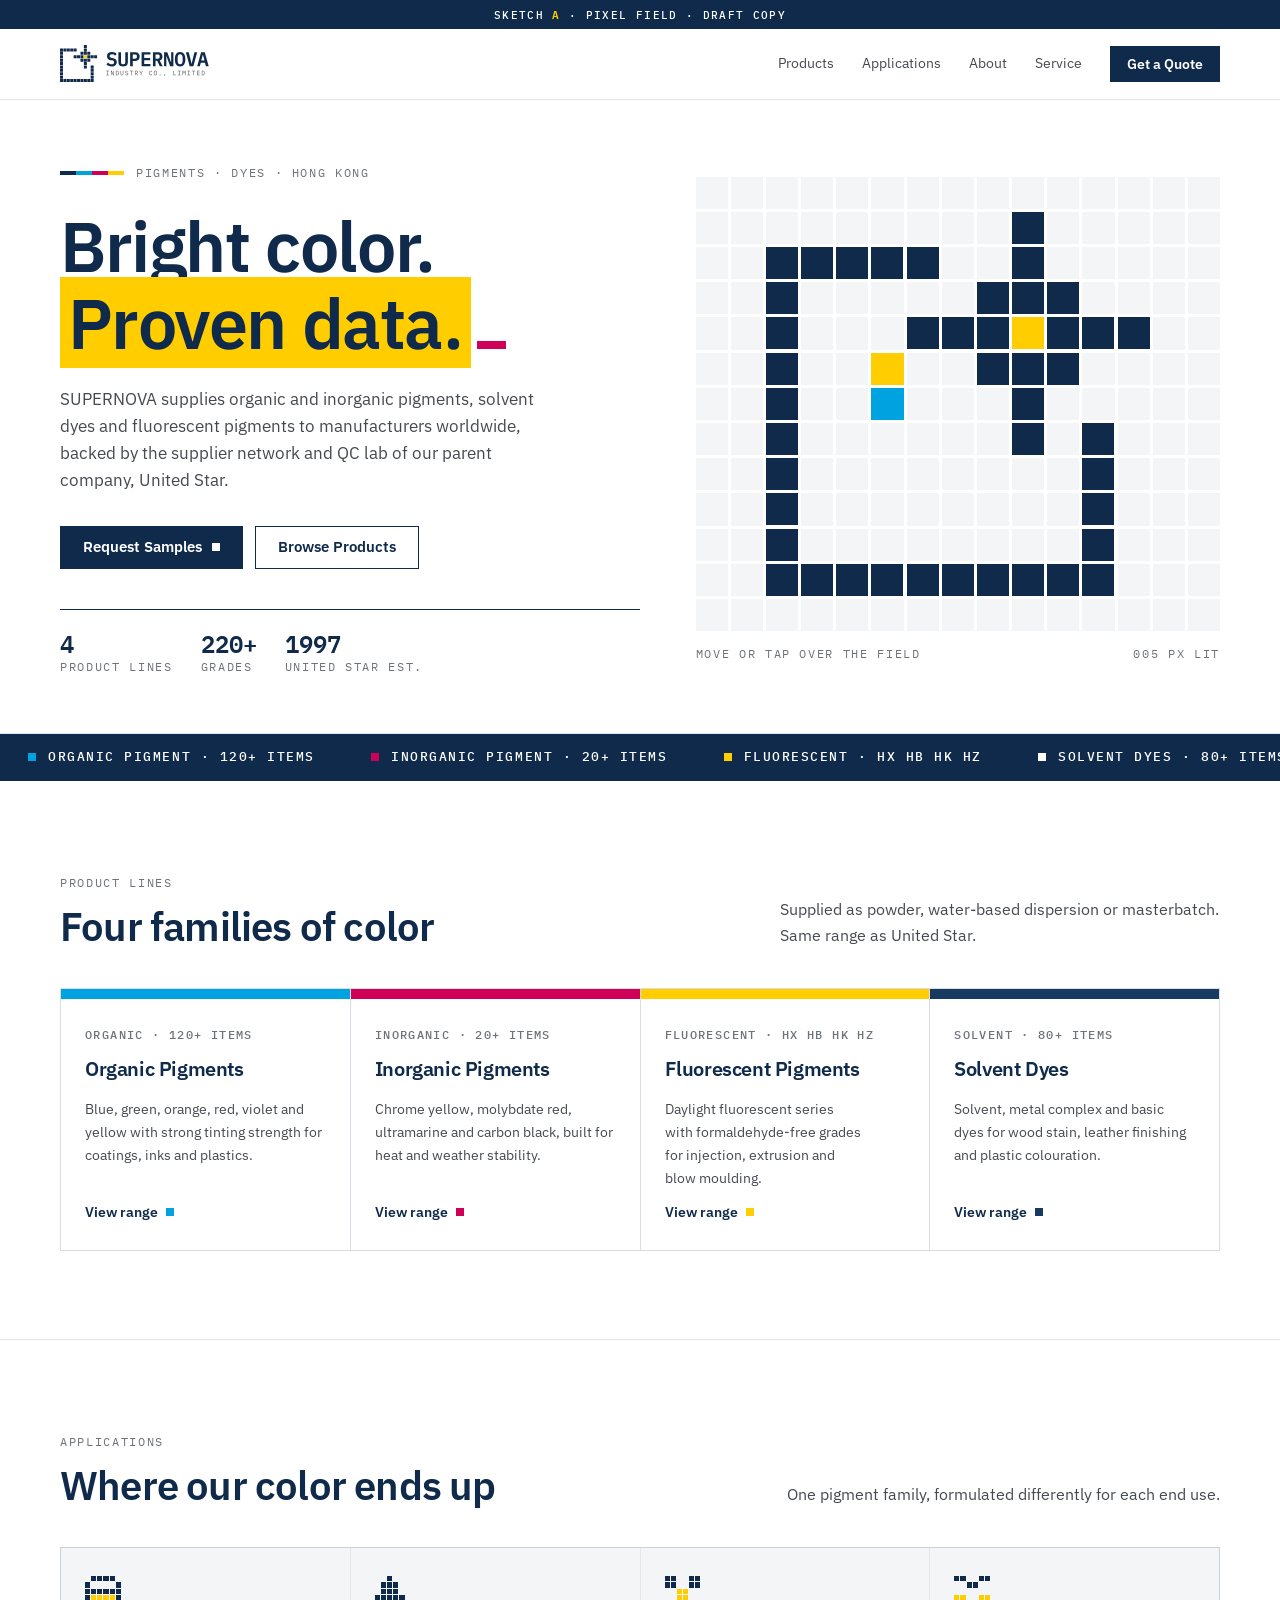
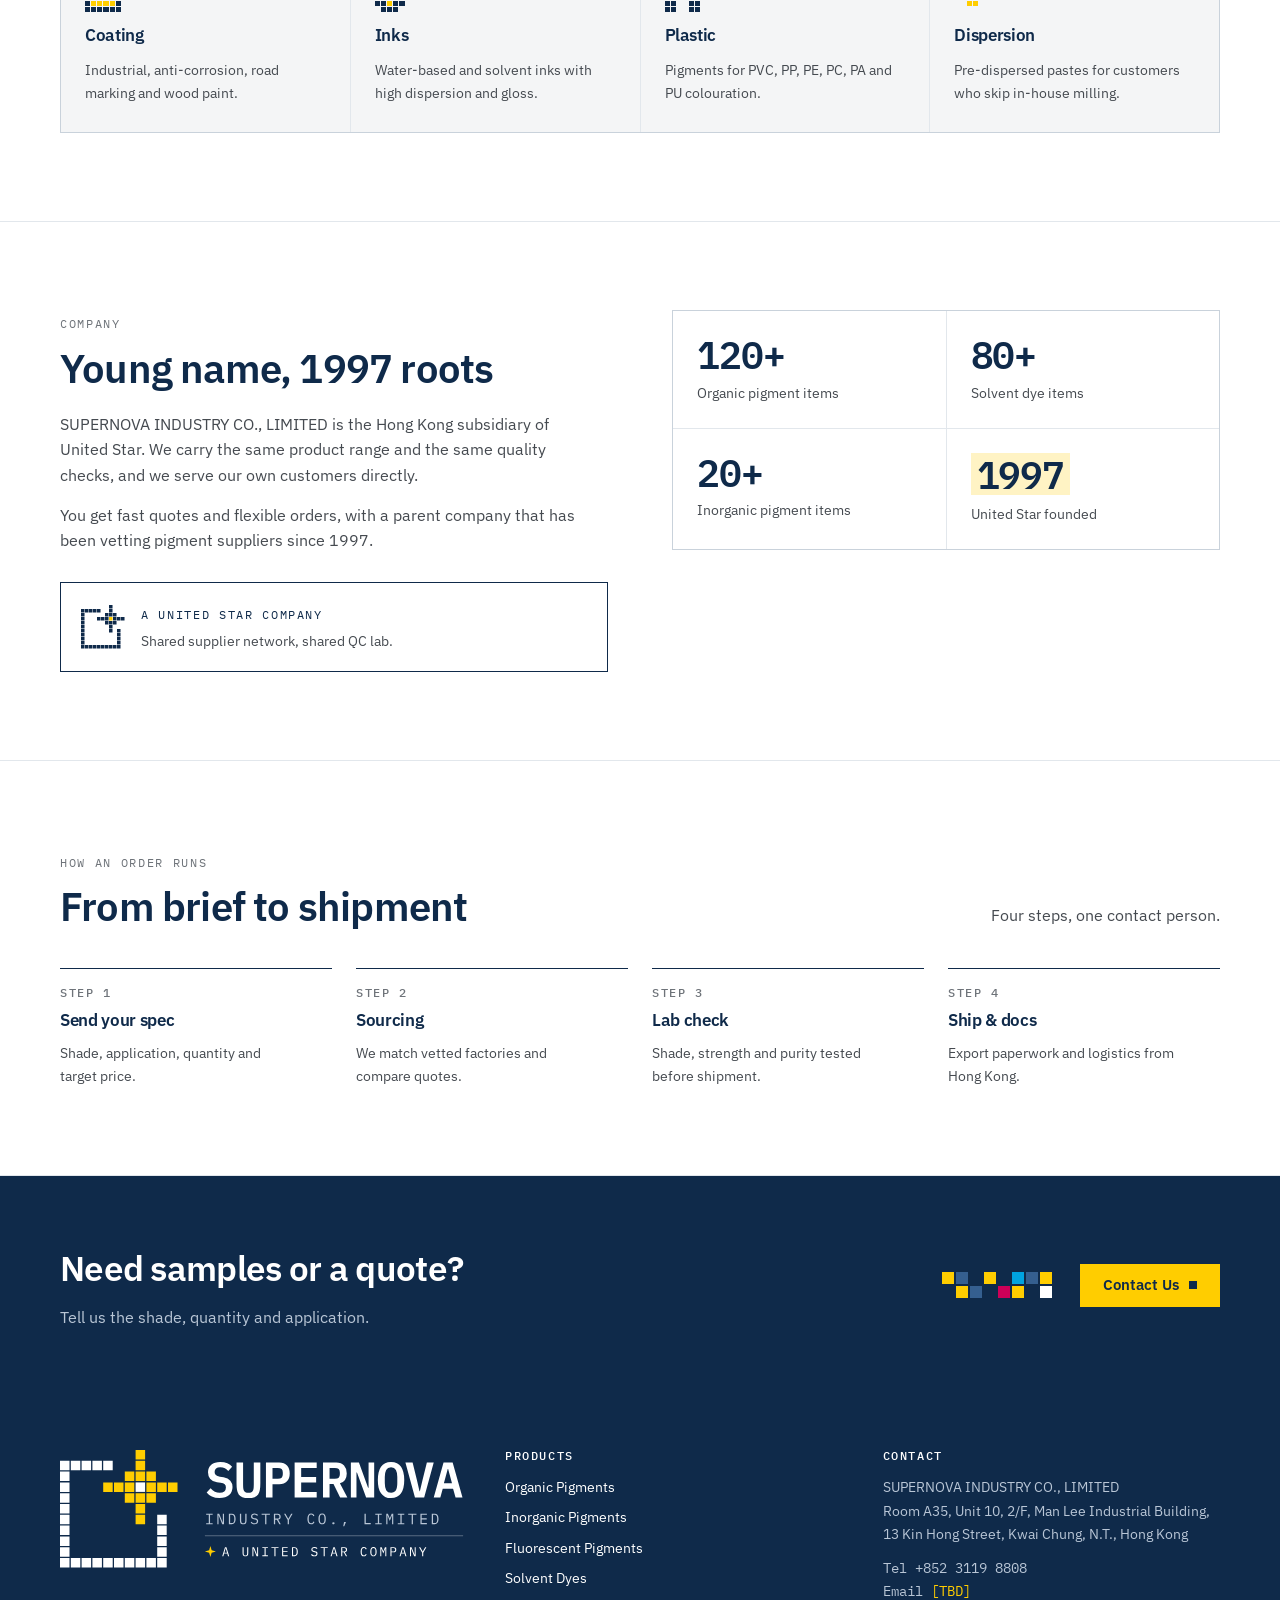
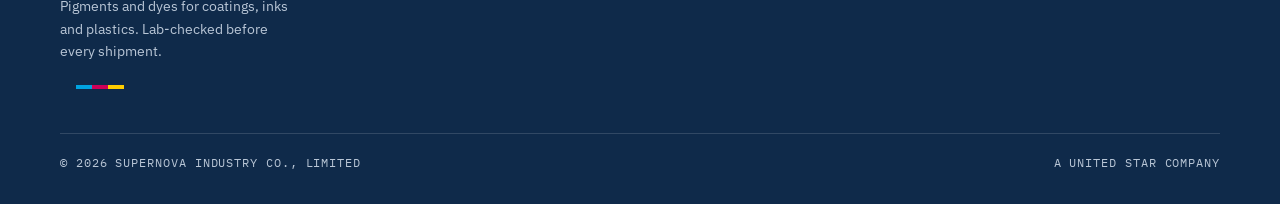
==== commit fb347e24: "Homepage sketches: English only, drop the Chinese web font The site is built in English only so othe" ====
--- a/website/homepage-sketches/supernova-home-a-pixel-field.html
+++ b/website/homepage-sketches/supernova-home-a-pixel-field.html
@@ -2,7 +2,7 @@
 <title>SUPERNOVA Homepage A</title>
 <meta name="claude:viewport-fit-sides" content="cover">
 <link rel="preconnect" href="https://fonts.googleapis.com"><link rel="preconnect" href="https://fonts.gstatic.com" crossorigin>
-<link rel="stylesheet" href="https://fonts.googleapis.com/css2?family=IBM+Plex+Mono:wght@400;500;600&family=IBM+Plex+Sans:wght@400;500;600&family=Noto+Sans+SC:wght@400;500;600&display=swap">
+<link rel="stylesheet" href="https://fonts.googleapis.com/css2?family=IBM+Plex+Mono:wght@400;500;600&family=IBM+Plex+Sans:wght@400;500;600&display=swap">
 <style>
 /* SUPERNOVA VI v1.0 tokens — single brand theme (white page, navy bands) */
 :root{
@@ -10,8 +10,8 @@
   --white:#FFFFFF; --mist:#F4F5F6; --line:#D9DEE6; --grey:#6E7379; --graphite:#454A50; --ink:#161815;
   --steel:#355F8F; --hl:#FFF3C4; --on-navy:#B9C6D6;
   --hair:rgba(23,58,99,.12);
-  --mono:'IBM Plex Mono','Noto Sans SC',ui-monospace,monospace;
-  --sans:'IBM Plex Sans','Noto Sans SC',system-ui,sans-serif;
+  --mono:'IBM Plex Mono',ui-monospace,monospace;
+  --sans:'IBM Plex Sans',system-ui,sans-serif;
   color-scheme:light;
 }
 *,*::before,*::after{box-sizing:border-box}
@@ -77,7 +77,7 @@
 .ft address{font-style:normal;line-height:1.7}
 .ft .tbd{font-family:var(--mono);color:var(--yellow)}
 .ft-base{display:flex;justify-content:space-between;align-items:center;gap:16px;flex-wrap:wrap;margin-top:44px;padding-top:20px;border-top:1px solid rgba(255,255,255,.14);font-family:var(--mono);font-size:.72rem;letter-spacing:.08em}
-@media (max-width:760px){.ft{grid-template-columns:1fr;gap:32px}}
+@media (max-width:760px){.ft{grid-template-columns:1fr;gap:32px}.ft ul{gap:0}.ft ul a{display:flex;align-items:center;min-height:44px;border-bottom:1px solid rgba(255,255,255,.08)}}
 .draft-note{font-family:var(--mono);font-size:.7rem;letter-spacing:.08em;color:var(--navy);background:var(--hl);padding:6px 10px;display:inline-block}
 @media (prefers-reduced-motion:reduce){*,*::before,*::after{animation-duration:.001ms!important;animation-iteration-count:1!important;transition-duration:.001ms!important;scroll-behavior:auto!important}}
 
@@ -280,7 +280,7 @@
     <div class="ft">
       <div>
         <a class="logo" href="#top" aria-label="SUPERNOVA, a United Star company"><svg xmlns="http://www.w3.org/2000/svg" viewBox="0 -2 225 66"><path d="M0 4h5.28v5.28h-5.28zM6 4h5.28v5.28h-5.28zM12 4h5.28v5.28h-5.28zM18 4h5.28v5.28h-5.28zM24 4h5.28v5.28h-5.28zM0 58h5.28v5.28h-5.28zM6 58h5.28v5.28h-5.28zM12 58h5.28v5.28h-5.28zM18 58h5.28v5.28h-5.28zM24 58h5.28v5.28h-5.28zM30 58h5.28v5.28h-5.28zM36 58h5.28v5.28h-5.28zM42 58h5.28v5.28h-5.28zM48 58h5.28v5.28h-5.28zM54 58h5.28v5.28h-5.28zM0 10h5.28v5.28h-5.28zM0 16h5.28v5.28h-5.28zM0 22h5.28v5.28h-5.28zM0 28h5.28v5.28h-5.28zM0 34h5.28v5.28h-5.28zM0 40h5.28v5.28h-5.28zM0 46h5.28v5.28h-5.28zM0 52h5.28v5.28h-5.28zM54 34h5.28v5.28h-5.28zM54 40h5.28v5.28h-5.28zM54 46h5.28v5.28h-5.28zM54 52h5.28v5.28h-5.28z" fill="#FFFFFF"></path><path d="M42 -2h5.28v5.28h-5.28zM42 4h5.28v5.28h-5.28zM36 10h5.28v5.28h-5.28zM42 10h5.28v5.28h-5.28zM48 10h5.28v5.28h-5.28zM24 16h5.28v5.28h-5.28zM30 16h5.28v5.28h-5.28zM36 16h5.28v5.28h-5.28zM48 16h5.28v5.28h-5.28zM54 16h5.28v5.28h-5.28zM60 16h5.28v5.28h-5.28zM36 22h5.28v5.28h-5.28zM42 22h5.28v5.28h-5.28zM48 22h5.28v5.28h-5.28zM42 28h5.28v5.28h-5.28zM42 34h5.28v5.28h-5.28z" fill="#FFCD00"></path><path d="M42 16h5.28v5.28h-5.28z" fill="#FFFFFF"></path><path d="M88.618 24.734L88.618 24.734Q86.116 24.734 84.350 23.872Q82.585 23.010 81.473 21.592L81.473 21.592L83.669 19.313Q84.753 20.564 86.018 21.161Q87.283 21.759 88.729 21.759L88.729 21.759Q90.397 21.759 91.286 21.008Q92.176 20.258 92.176 18.840L92.176 18.840Q92.176 17.672 91.509 17.075Q90.842 16.477 89.257 16.227L89.257 16.227L87.200 15.893Q84.503 15.421 83.363 13.933Q82.224 12.446 82.224 10.417L82.224 10.417Q82.224 7.637 84.031 6.149Q85.838 4.662 89.035 4.662L89.035 4.662Q91.314 4.662 92.968 5.385Q94.622 6.108 95.623 7.359L95.623 7.359L93.483 9.638Q92.704 8.721 91.620 8.179Q90.536 7.637 89.062 7.637L89.062 7.637Q85.893 7.637 85.893 10.250L85.893 10.250Q85.893 11.362 86.560 11.946Q87.228 12.529 88.840 12.807L88.840 12.807L90.869 13.169Q93.399 13.641 94.622 15.031Q95.846 16.421 95.846 18.590L95.846 18.590Q95.846 19.952 95.373 21.078Q94.900 22.204 93.983 23.024Q93.066 23.844 91.717 24.289Q90.369 24.734 88.618 24.734ZM98.070 4.996L101.711 4.996L101.711 17.089Q101.711 18.173 101.781 19.035Q101.850 19.896 102.142 20.494Q102.434 21.092 103.032 21.425Q103.630 21.759 104.686 21.759L104.686 21.759Q105.742 21.759 106.340 21.425Q106.938 21.092 107.230 20.494Q107.522 19.896 107.591 19.035Q107.661 18.173 107.661 17.089L107.661 17.089L107.661 4.996L111.302 4.996L111.302 16.533Q111.302 18.590 111.052 20.119Q110.802 21.648 110.079 22.676Q109.356 23.705 108.064 24.219Q106.771 24.734 104.686 24.734L104.686 24.734Q102.601 24.734 101.308 24.219Q100.016 23.705 99.293 22.676Q98.570 21.648 98.320 20.119Q98.070 18.590 98.070 16.533L98.070 16.533L98.070 4.996ZM118.058 24.400L114.416 24.400L114.416 4.996L121.783 4.996Q124.619 4.996 126.120 6.608Q127.621 8.220 127.621 11.000L127.621 11.000Q127.621 13.780 126.120 15.393Q124.619 17.005 121.783 17.005L121.783 17.005L118.058 17.005L118.058 24.400ZM118.058 7.970L118.058 14.031L121.032 14.031Q122.506 14.031 123.145 13.433Q123.785 12.835 123.785 11.529L123.785 11.529L123.785 10.472Q123.785 9.166 123.145 8.568Q122.506 7.970 121.032 7.970L121.032 7.970L118.058 7.970ZM142.605 24.400L130.345 24.400L130.345 4.996L142.605 4.996L142.605 7.998L133.987 7.998L133.987 13.058L142.299 13.058L142.299 16.060L133.987 16.060L133.987 21.398L142.605 21.398L142.605 24.400ZM149.750 16.866L149.750 24.400L146.108 24.400L146.108 4.996L153.475 4.996Q156.311 4.996 157.812 6.608Q159.313 8.220 159.313 11.000L159.313 11.000Q159.313 13.141 158.326 14.600Q157.339 16.060 155.504 16.449L155.504 16.449L159.647 24.400L155.643 24.400L151.946 16.866L149.750 16.866ZM149.750 14.031L152.724 14.031Q154.198 14.031 154.837 13.433Q155.477 12.835 155.477 11.529L155.477 11.529L155.477 10.472Q155.477 9.166 154.837 8.568Q154.198 7.970 152.724 7.970L152.724 7.970L149.750 7.970L149.750 14.031ZM170.072 24.400L164.984 10.472L164.706 10.472L164.706 24.400L161.593 24.400L161.593 4.996L166.068 4.996L171.156 18.923L171.434 18.923L171.434 4.996L174.547 4.996L174.547 24.400L170.072 24.400ZM183.916 24.734L183.916 24.734Q182.026 24.734 180.636 24.052Q179.246 23.371 178.342 22.093Q177.439 20.814 177.008 18.951Q176.577 17.089 176.577 14.698L176.577 14.698Q176.577 12.335 177.008 10.458Q177.439 8.582 178.342 7.303Q179.246 6.024 180.636 5.343Q182.026 4.662 183.916 4.662L183.916 4.662Q187.697 4.662 189.476 7.303Q191.255 9.944 191.255 14.698L191.255 14.698Q191.255 19.452 189.476 22.093Q187.697 24.734 183.916 24.734ZM183.916 21.759L183.916 21.759Q184.889 21.759 185.556 21.384Q186.223 21.008 186.627 20.313Q187.030 19.618 187.210 18.604Q187.391 17.589 187.391 16.338L187.391 16.338L187.391 13.030Q187.391 10.528 186.627 9.082Q185.862 7.637 183.916 7.637L183.916 7.637Q181.970 7.637 181.206 9.082Q180.441 10.528 180.441 13.030L180.441 13.030L180.441 16.366Q180.441 18.868 181.206 20.313Q181.970 21.759 183.916 21.759ZM202.320 24.400L197.204 24.400L191.895 4.996L195.898 4.996L198.316 14.809L199.734 20.925L199.929 20.925L201.374 14.809L203.821 4.996L207.629 4.996L202.320 24.400ZM223.614 24.400L219.750 24.400L218.388 19.479L212.633 19.479L211.299 24.400L207.629 24.400L213.078 4.996L218.138 4.996L223.614 24.400ZM217.776 16.505L215.636 8.582L215.413 8.582L213.273 16.505L217.776 16.505Z" fill="#FFFFFF"></path><path d="M84.809 39.200L81.201 39.200L81.201 38.641L82.654 38.641L82.654 33.931L81.201 33.931L81.201 33.372L84.809 33.372L84.809 33.931L83.356 33.931L83.356 38.641L84.809 38.641L84.809 39.200ZM90.111 39.200L88.124 34.290L88.065 34.290L88.065 39.200L87.431 39.200L87.431 33.372L88.424 33.372L90.411 38.282L90.470 38.282L90.470 33.372L91.105 33.372L91.105 39.200L90.111 39.200ZM93.818 39.200L93.818 33.372L95.447 33.372Q96.515 33.372 97.041 34.107Q97.567 34.841 97.567 36.286L97.567 36.286Q97.567 37.730 97.041 38.465Q96.515 39.200 95.447 39.200L95.447 39.200L93.818 39.200ZM94.520 38.590L95.413 38.590Q96.115 38.590 96.469 38.106Q96.824 37.622 96.824 36.737L96.824 36.737L96.824 35.835Q96.824 34.950 96.469 34.466Q96.115 33.981 95.413 33.981L95.413 33.981L94.520 33.981L94.520 38.590ZM99.956 33.372L100.657 33.372L100.657 36.870Q100.657 37.296 100.682 37.630Q100.707 37.964 100.816 38.202Q100.924 38.440 101.154 38.565Q101.383 38.691 101.793 38.691L101.793 38.691Q102.202 38.691 102.431 38.565Q102.661 38.440 102.769 38.202Q102.878 37.964 102.903 37.630Q102.928 37.296 102.928 36.870L102.928 36.870L102.928 33.372L103.630 33.372L103.630 36.703Q103.630 37.355 103.567 37.839Q103.504 38.323 103.308 38.649Q103.112 38.975 102.749 39.137Q102.385 39.300 101.793 39.300L101.793 39.300Q101.200 39.300 100.836 39.137Q100.473 38.975 100.277 38.649Q100.081 38.323 100.018 37.839Q99.956 37.355 99.956 36.703L99.956 36.703L99.956 33.372ZM108.038 39.300L108.038 39.300Q107.253 39.300 106.752 39.012Q106.251 38.724 105.926 38.273L105.926 38.273L106.435 37.856Q106.777 38.282 107.157 38.490Q107.537 38.699 108.063 38.699L108.063 38.699Q108.698 38.699 109.032 38.407Q109.366 38.114 109.366 37.588L109.366 37.588Q109.366 37.163 109.124 36.925Q108.882 36.687 108.280 36.586L108.280 36.586L107.629 36.478Q107.203 36.403 106.915 36.252Q106.627 36.102 106.452 35.889Q106.276 35.676 106.201 35.422Q106.126 35.167 106.126 34.891L106.126 34.891Q106.126 34.090 106.652 33.681Q107.178 33.272 108.072 33.272L108.072 33.272Q108.773 33.272 109.253 33.505Q109.733 33.739 110.026 34.165L110.026 34.165L109.533 34.591Q109.291 34.274 108.948 34.073Q108.606 33.873 108.063 33.873L108.063 33.873Q107.471 33.873 107.153 34.123Q106.836 34.374 106.836 34.875L106.836 34.875Q106.836 35.267 107.074 35.513Q107.312 35.760 107.930 35.868L107.930 35.868L108.556 35.977Q108.982 36.052 109.274 36.202Q109.566 36.353 109.746 36.561Q109.925 36.770 110.001 37.029Q110.076 37.288 110.076 37.572L110.076 37.572Q110.076 38.382 109.545 38.841Q109.015 39.300 108.038 39.300ZM116.614 33.981L114.668 33.981L114.668 39.200L113.967 39.200L113.967 33.981L112.021 33.981L112.021 33.372L116.614 33.372L116.614 33.981ZM119.528 36.712L119.528 39.200L118.827 39.200L118.827 33.372L120.947 33.372Q121.757 33.372 122.183 33.814Q122.609 34.257 122.609 35.050L122.609 35.050Q122.609 35.760 122.242 36.186Q121.874 36.612 121.173 36.678L121.173 36.678L122.659 39.200L121.874 39.200L120.455 36.712L119.528 36.712ZM119.528 36.119L120.931 36.119Q121.373 36.119 121.620 35.898Q121.866 35.676 121.866 35.267L121.866 35.267L121.866 34.833Q121.866 34.424 121.620 34.203Q121.373 33.981 120.931 33.981L120.931 33.981L119.528 33.981L119.528 36.119ZM127.193 39.200L126.492 39.200L126.492 36.912L124.479 33.372L125.281 33.372L126.116 34.891L126.826 36.219L126.859 36.219L127.586 34.891L128.421 33.372L129.206 33.372L127.193 36.912L127.193 39.200ZM139.560 39.300L139.560 39.300Q138.491 39.300 137.969 38.524Q137.447 37.747 137.447 36.286L137.447 36.286Q137.447 34.825 137.969 34.048Q138.491 33.272 139.560 33.272L139.560 33.272Q139.960 33.272 140.253 33.380Q140.545 33.489 140.754 33.672Q140.962 33.856 141.104 34.086Q141.246 34.315 141.355 34.549L141.355 34.549L140.754 34.825Q140.678 34.633 140.578 34.461Q140.478 34.290 140.340 34.161Q140.203 34.031 140.015 33.956Q139.827 33.881 139.560 33.881L139.560 33.881Q138.867 33.881 138.528 34.407Q138.190 34.933 138.190 35.810L138.190 35.810L138.190 36.762Q138.190 37.639 138.528 38.165Q138.867 38.691 139.560 38.691L139.560 38.691Q139.827 38.691 140.015 38.616Q140.203 38.540 140.340 38.411Q140.478 38.282 140.578 38.110Q140.678 37.939 140.754 37.747L140.754 37.747L141.355 38.023Q141.246 38.265 141.104 38.490Q140.962 38.716 140.754 38.899Q140.545 39.083 140.253 39.192Q139.960 39.300 139.560 39.300ZM145.630 39.300L145.630 39.300Q145.096 39.300 144.712 39.096Q144.327 38.891 144.077 38.507Q143.826 38.123 143.709 37.563Q143.593 37.004 143.593 36.286L143.593 36.286Q143.593 35.576 143.709 35.012Q143.826 34.449 144.077 34.065Q144.327 33.681 144.712 33.476Q145.096 33.272 145.630 33.272L145.630 33.272Q146.164 33.272 146.548 33.476Q146.933 33.681 147.183 34.065Q147.434 34.449 147.550 35.012Q147.667 35.576 147.667 36.286L147.667 36.286Q147.667 37.004 147.550 37.563Q147.434 38.123 147.183 38.507Q146.933 38.891 146.548 39.096Q146.164 39.300 145.630 39.300ZM145.630 38.691L145.630 38.691Q145.981 38.691 146.223 38.553Q146.465 38.415 146.624 38.165Q146.782 37.914 146.853 37.559Q146.924 37.204 146.924 36.762L146.924 36.762L146.924 35.810Q146.924 35.376 146.853 35.017Q146.782 34.658 146.624 34.407Q146.465 34.157 146.223 34.019Q145.981 33.881 145.630 33.881L145.630 33.881Q145.279 33.881 145.037 34.019Q144.795 34.157 144.636 34.407Q144.478 34.658 144.407 35.017Q144.336 35.376 144.336 35.810L144.336 35.810L144.336 36.762Q144.336 37.204 144.407 37.559Q144.478 37.914 144.636 38.165Q144.795 38.415 145.037 38.553Q145.279 38.691 145.630 38.691ZM151.892 39.275L151.892 39.275Q151.550 39.275 151.412 39.133Q151.275 38.991 151.275 38.774L151.275 38.774L151.275 38.624Q151.275 38.407 151.412 38.265Q151.550 38.123 151.892 38.123L151.892 38.123Q152.235 38.123 152.373 38.265Q152.510 38.407 152.510 38.624L152.510 38.624L152.510 38.774Q152.510 38.991 152.373 39.133Q152.235 39.275 151.892 39.275ZM157.353 40.377L157.796 38.064L158.873 38.064L157.913 40.377L157.353 40.377ZM172.642 39.200L169.177 39.200L169.177 33.372L169.878 33.372L169.878 38.590L172.642 38.590L172.642 39.200ZM178.746 39.200L175.139 39.200L175.139 38.641L176.592 38.641L176.592 33.931L175.139 33.931L175.139 33.372L178.746 33.372L178.746 33.931L177.293 33.931L177.293 38.641L178.746 38.641L178.746 39.200ZM184.499 39.200L184.499 36.278L184.499 34.432L184.432 34.432L183.205 37.430L181.978 34.432L181.911 34.432L181.911 36.278L181.911 39.200L181.268 39.200L181.268 33.372L182.170 33.372L183.197 35.944L183.247 35.944L184.274 33.372L185.142 33.372L185.142 39.200L184.499 39.200ZM191.271 39.200L187.664 39.200L187.664 38.641L189.117 38.641L189.117 33.931L187.664 33.931L187.664 33.372L191.271 33.372L191.271 33.931L189.818 33.931L189.818 38.641L191.271 38.641L191.271 39.200ZM198.026 33.981L196.081 33.981L196.081 39.200L195.379 39.200L195.379 33.981L193.434 33.981L193.434 33.372L198.026 33.372L198.026 33.981ZM203.829 39.200L200.239 39.200L200.239 33.372L203.829 33.372L203.829 33.981L200.940 33.981L200.940 35.944L203.729 35.944L203.729 36.553L200.940 36.553L200.940 38.590L203.829 38.590L203.829 39.200ZM206.543 39.200L206.543 33.372L208.171 33.372Q209.240 33.372 209.766 34.107Q210.292 34.841 210.292 36.286L210.292 36.286Q210.292 37.730 209.766 38.465Q209.240 39.200 208.171 39.200L208.171 39.200L206.543 39.200ZM207.245 38.590L208.138 38.590Q208.839 38.590 209.194 38.106Q209.549 37.622 209.549 36.737L209.549 36.737L209.549 35.835Q209.549 34.950 209.194 34.466Q208.839 33.981 208.138 33.981L208.138 33.981L207.245 33.981L207.245 38.590Z" fill="#B9C6D6"></path><path d="M80.5 45.3h143.448v0.56h-143.448z" fill="#FFFFFF" fill-opacity="0.3"></path><path d="M83.55 51.3L84.255 53.645L86.6 54.35L84.255 55.055L83.55 57.4L82.845 55.055L80.5 54.35L82.845 53.645Z" fill="#FFCD00"></path><path d="M94.004 57L93.363 57L92.938 55.567L91.174 55.567L90.750 57L90.123 57L91.664 51.974L92.463 51.974L94.004 57ZM92.794 55.042L92.089 52.615L92.024 52.615L91.318 55.042L92.794 55.042ZM101.420 51.974L102.025 51.974L102.025 54.991Q102.025 55.358 102.046 55.646Q102.068 55.934 102.162 56.140Q102.255 56.345 102.453 56.453Q102.651 56.561 103.004 56.561L103.004 56.561Q103.357 56.561 103.555 56.453Q103.753 56.345 103.846 56.140Q103.940 55.934 103.962 55.646Q103.983 55.358 103.983 54.991L103.983 54.991L103.983 51.974L104.588 51.974L104.588 54.847Q104.588 55.409 104.534 55.826Q104.480 56.244 104.311 56.525Q104.142 56.806 103.828 56.946Q103.515 57.086 103.004 57.086L103.004 57.086Q102.493 57.086 102.180 56.946Q101.866 56.806 101.697 56.525Q101.528 56.244 101.474 55.826Q101.420 55.409 101.420 54.847L101.420 54.847L101.420 51.974ZM109.203 57L107.490 52.766L107.439 52.766L107.439 57L106.892 57L106.892 51.974L107.749 51.974L109.462 56.208L109.513 56.208L109.513 51.974L110.060 51.974L110.060 57L109.203 57ZM115.503 57L112.393 57L112.393 56.518L113.646 56.518L113.646 52.457L112.393 52.457L112.393 51.974L115.503 51.974L115.503 52.457L114.250 52.457L114.250 56.518L115.503 56.518L115.503 57ZM121.400 52.500L119.722 52.500L119.722 57L119.118 57L119.118 52.500L117.440 52.500L117.440 51.974L121.400 51.974L121.400 52.500ZM126.476 57L123.380 57L123.380 51.974L126.476 51.974L126.476 52.500L123.985 52.500L123.985 54.192L126.390 54.192L126.390 54.718L123.985 54.718L123.985 56.474L126.476 56.474L126.476 57ZM128.888 57L128.888 51.974L130.292 51.974Q131.214 51.974 131.667 52.608Q132.121 53.242 132.121 54.487L132.121 54.487Q132.121 55.733 131.667 56.366Q131.214 57 130.292 57L130.292 57L128.888 57ZM129.493 56.474L130.263 56.474Q130.868 56.474 131.174 56.057Q131.480 55.639 131.480 54.876L131.480 54.876L131.480 54.098Q131.480 53.335 131.174 52.918Q130.868 52.500 130.263 52.500L130.263 52.500L129.493 52.500L129.493 56.474ZM141.294 57.086L141.294 57.086Q140.617 57.086 140.185 56.838Q139.753 56.590 139.472 56.201L139.472 56.201L139.911 55.841Q140.206 56.208 140.534 56.388Q140.862 56.568 141.315 56.568L141.315 56.568Q141.862 56.568 142.150 56.316Q142.438 56.064 142.438 55.610L142.438 55.610Q142.438 55.243 142.230 55.038Q142.021 54.833 141.502 54.746L141.502 54.746L140.941 54.653Q140.574 54.588 140.325 54.458Q140.077 54.329 139.926 54.145Q139.774 53.962 139.710 53.742Q139.645 53.522 139.645 53.285L139.645 53.285Q139.645 52.594 140.098 52.241Q140.552 51.888 141.322 51.888L141.322 51.888Q141.927 51.888 142.341 52.090Q142.755 52.291 143.007 52.658L143.007 52.658L142.582 53.026Q142.374 52.752 142.078 52.579Q141.783 52.406 141.315 52.406L141.315 52.406Q140.804 52.406 140.530 52.622Q140.257 52.838 140.257 53.270L140.257 53.270Q140.257 53.609 140.462 53.821Q140.667 54.034 141.200 54.127L141.200 54.127L141.740 54.221Q142.107 54.286 142.359 54.415Q142.611 54.545 142.766 54.725Q142.921 54.905 142.986 55.128Q143.050 55.351 143.050 55.596L143.050 55.596Q143.050 56.294 142.593 56.690Q142.136 57.086 141.294 57.086ZM148.760 52.500L147.082 52.500L147.082 57L146.478 57L146.478 52.500L144.800 52.500L144.800 51.974L148.760 51.974L148.760 52.500ZM154.196 57L153.555 57L153.130 55.567L151.366 55.567L150.942 57L150.315 57L151.856 51.974L152.655 51.974L154.196 57ZM152.986 55.042L152.281 52.615L152.216 52.615L151.510 55.042L152.986 55.042ZM156.817 54.854L156.817 57L156.212 57L156.212 51.974L158.041 51.974Q158.739 51.974 159.106 52.356Q159.474 52.738 159.474 53.422L159.474 53.422Q159.474 54.034 159.157 54.401Q158.840 54.768 158.235 54.826L158.235 54.826L159.517 57L158.840 57L157.616 54.854L156.817 54.854ZM156.817 54.343L158.026 54.343Q158.408 54.343 158.620 54.152Q158.833 53.962 158.833 53.609L158.833 53.609L158.833 53.234Q158.833 52.882 158.620 52.691Q158.408 52.500 158.026 52.500L158.026 52.500L156.817 52.500L156.817 54.343ZM168.834 57.086L168.834 57.086Q167.912 57.086 167.462 56.417Q167.012 55.747 167.012 54.487L167.012 54.487Q167.012 53.227 167.462 52.558Q167.912 51.888 168.834 51.888L168.834 51.888Q169.179 51.888 169.431 51.982Q169.683 52.075 169.863 52.234Q170.043 52.392 170.166 52.590Q170.288 52.788 170.382 52.990L170.382 52.990L169.863 53.227Q169.798 53.062 169.712 52.914Q169.626 52.766 169.507 52.655Q169.388 52.543 169.226 52.478Q169.064 52.414 168.834 52.414L168.834 52.414Q168.236 52.414 167.944 52.867Q167.653 53.321 167.653 54.077L167.653 54.077L167.653 54.898Q167.653 55.654 167.944 56.107Q168.236 56.561 168.834 56.561L168.834 56.561Q169.064 56.561 169.226 56.496Q169.388 56.431 169.507 56.320Q169.626 56.208 169.712 56.060Q169.798 55.913 169.863 55.747L169.863 55.747L170.382 55.985Q170.288 56.194 170.166 56.388Q170.043 56.582 169.863 56.741Q169.683 56.899 169.431 56.993Q169.179 57.086 168.834 57.086ZM174.140 57.086L174.140 57.086Q173.679 57.086 173.348 56.910Q173.017 56.734 172.801 56.402Q172.585 56.071 172.484 55.589Q172.383 55.106 172.383 54.487L172.383 54.487Q172.383 53.875 172.484 53.389Q172.585 52.903 172.801 52.572Q173.017 52.241 173.348 52.064Q173.679 51.888 174.140 51.888L174.140 51.888Q174.601 51.888 174.932 52.064Q175.263 52.241 175.479 52.572Q175.695 52.903 175.796 53.389Q175.897 53.875 175.897 54.487L175.897 54.487Q175.897 55.106 175.796 55.589Q175.695 56.071 175.479 56.402Q175.263 56.734 174.932 56.910Q174.601 57.086 174.140 57.086ZM174.140 56.561L174.140 56.561Q174.442 56.561 174.651 56.442Q174.860 56.323 174.997 56.107Q175.134 55.891 175.195 55.585Q175.256 55.279 175.256 54.898L175.256 54.898L175.256 54.077Q175.256 53.702 175.195 53.393Q175.134 53.083 174.997 52.867Q174.860 52.651 174.651 52.532Q174.442 52.414 174.140 52.414L174.140 52.414Q173.838 52.414 173.629 52.532Q173.420 52.651 173.283 52.867Q173.146 53.083 173.085 53.393Q173.024 53.702 173.024 54.077L173.024 54.077L173.024 54.898Q173.024 55.279 173.085 55.585Q173.146 55.891 173.283 56.107Q173.420 56.323 173.629 56.442Q173.838 56.561 174.140 56.561ZM180.728 57L180.728 54.480L180.728 52.889L180.670 52.889L179.612 55.474L178.554 52.889L178.496 52.889L178.496 54.480L178.496 57L177.942 57L177.942 51.974L178.719 51.974L179.605 54.192L179.648 54.192L180.534 51.974L181.282 51.974L181.282 57L180.728 57ZM184.177 57L183.572 57L183.572 51.974L185.401 51.974Q186.099 51.974 186.466 52.356Q186.834 52.738 186.834 53.422L186.834 53.422Q186.834 54.106 186.466 54.487Q186.099 54.869 185.401 54.869L185.401 54.869L184.177 54.869L184.177 57ZM184.177 52.500L184.177 54.343L185.386 54.343Q185.768 54.343 185.980 54.152Q186.193 53.962 186.193 53.609L186.193 53.609L186.193 53.234Q186.193 52.882 185.980 52.691Q185.768 52.500 185.386 52.500L185.386 52.500L184.177 52.500ZM192.500 57L191.859 57L191.434 55.567L189.670 55.567L189.246 57L188.619 57L190.160 51.974L190.959 51.974L192.500 57ZM191.290 55.042L190.585 52.615L190.520 52.615L189.814 55.042L191.290 55.042ZM196.755 57L195.042 52.766L194.991 52.766L194.991 57L194.444 57L194.444 51.974L195.301 51.974L197.014 56.208L197.065 56.208L197.065 51.974L197.612 51.974L197.612 57L196.755 57ZM201.802 57L201.198 57L201.198 55.027L199.462 51.974L200.154 51.974L200.874 53.285L201.486 54.430L201.514 54.430L202.141 53.285L202.861 51.974L203.538 51.974L201.802 55.027L201.802 57Z" fill="#FFFFFF"></path></svg></a>
-        <p style="margin-top:20px;max-width:34ch">Pigments and dyes for coatings, inks and plastics. Shipped from Hong Kong.</p>
+        <p style="margin-top:20px;max-width:34ch">Pigments and dyes for coatings, inks and plastics. Lab-checked before every shipment.</p>
         <span class="cmyk" style="margin-top:22px;display:grid" aria-hidden="true"><i></i><i></i><i></i><i></i></span>
       </div>
       <div>
